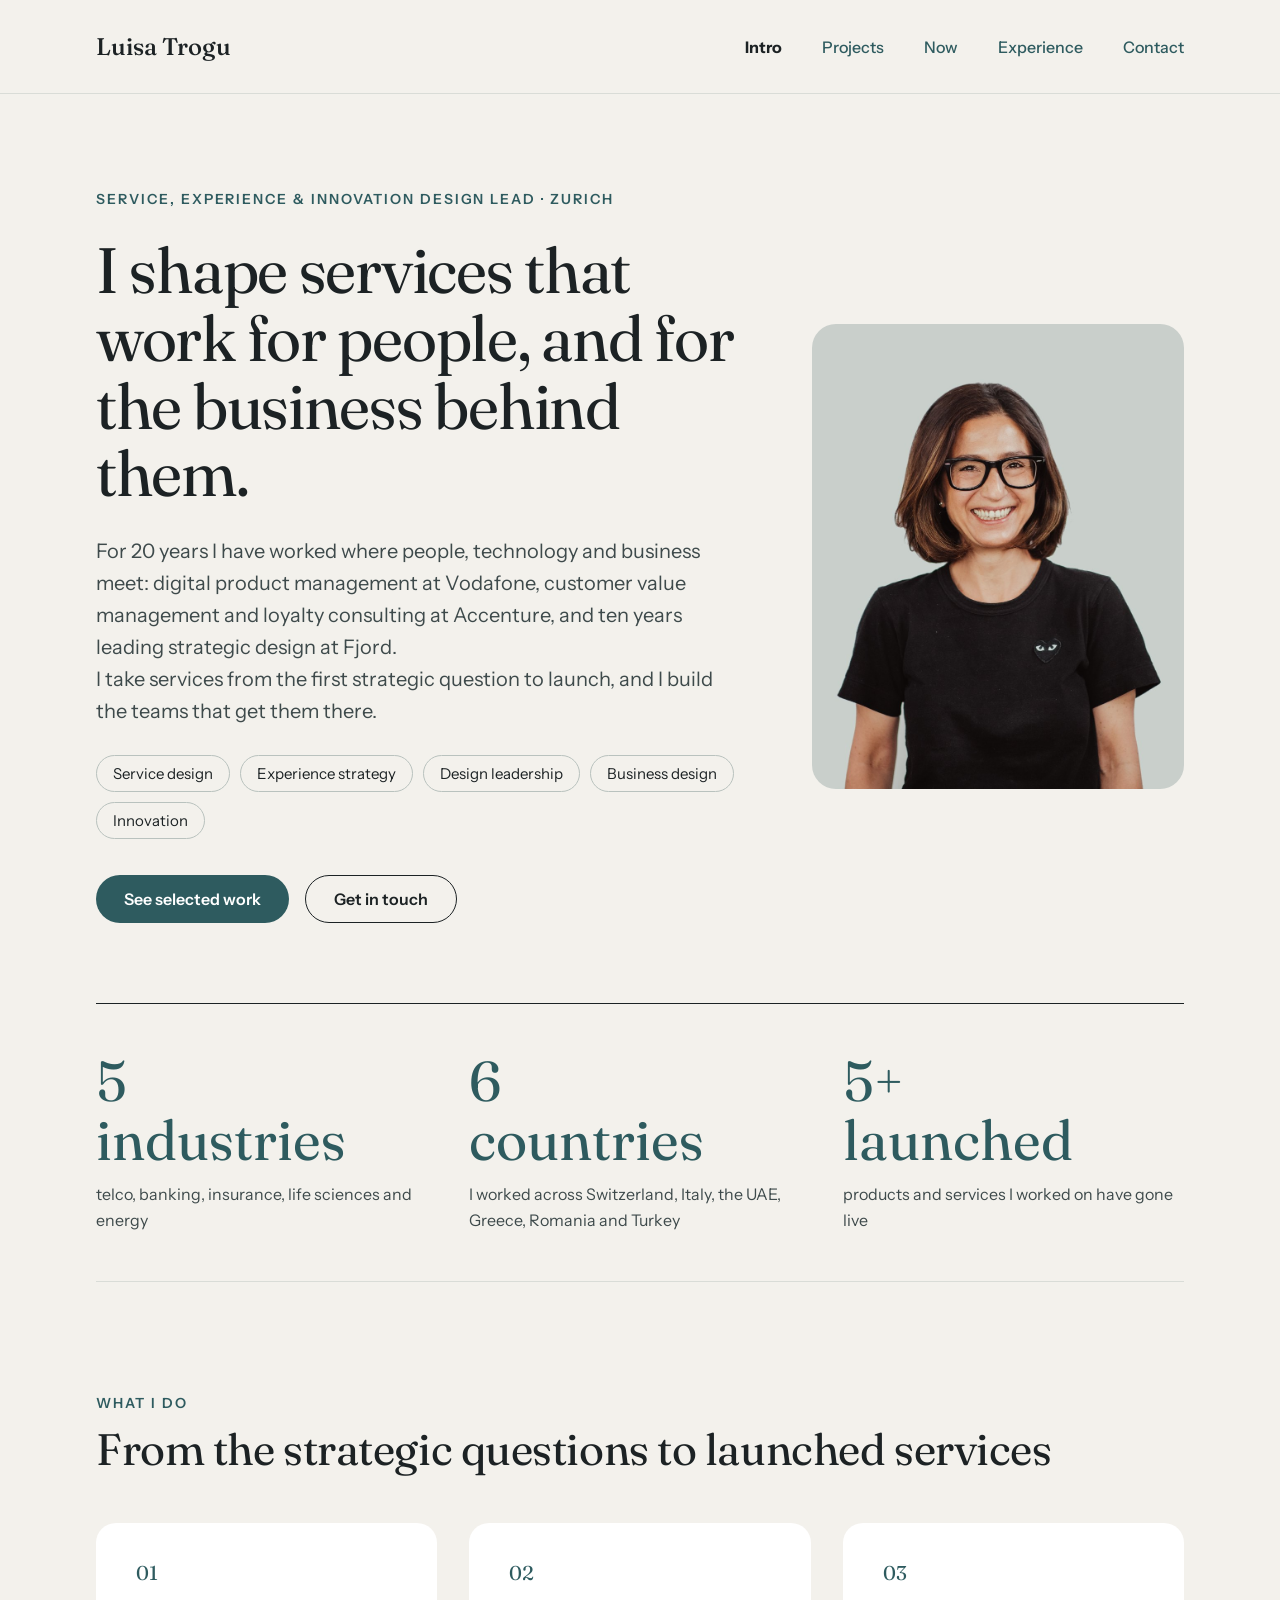
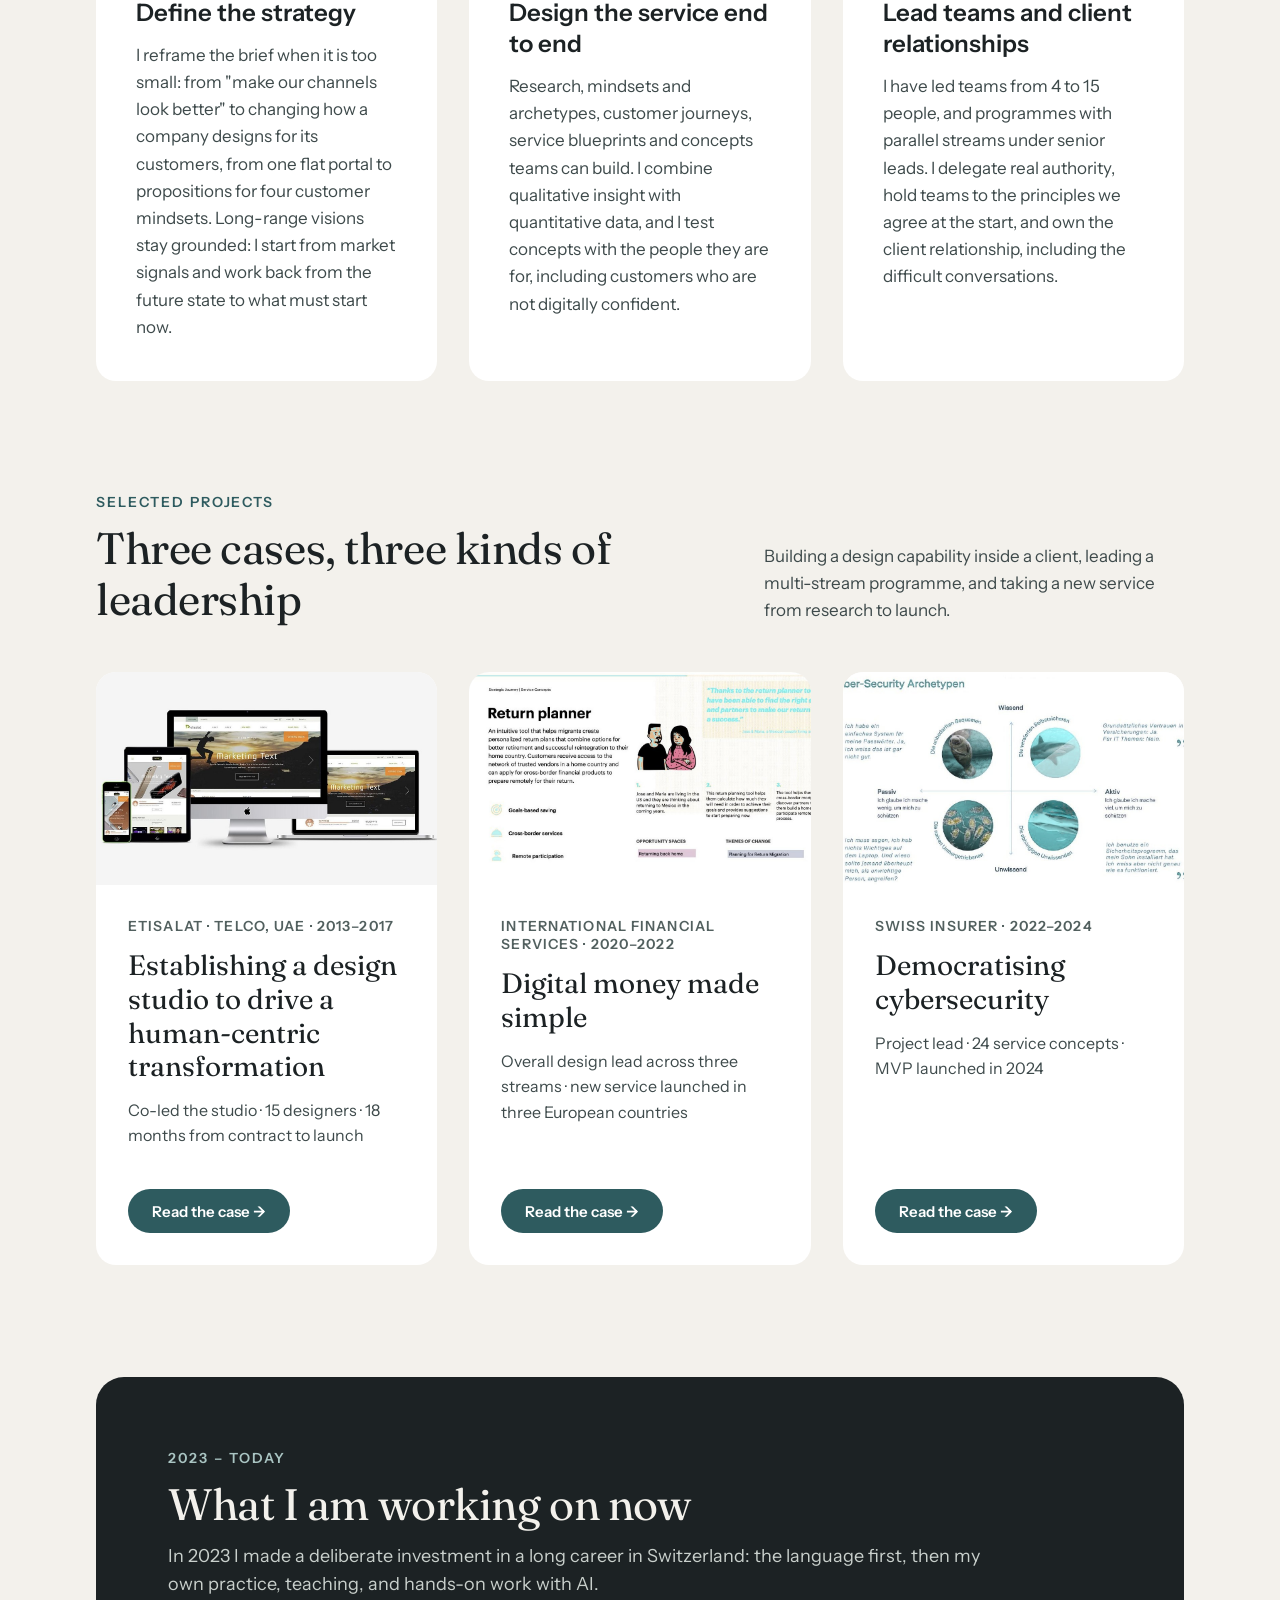
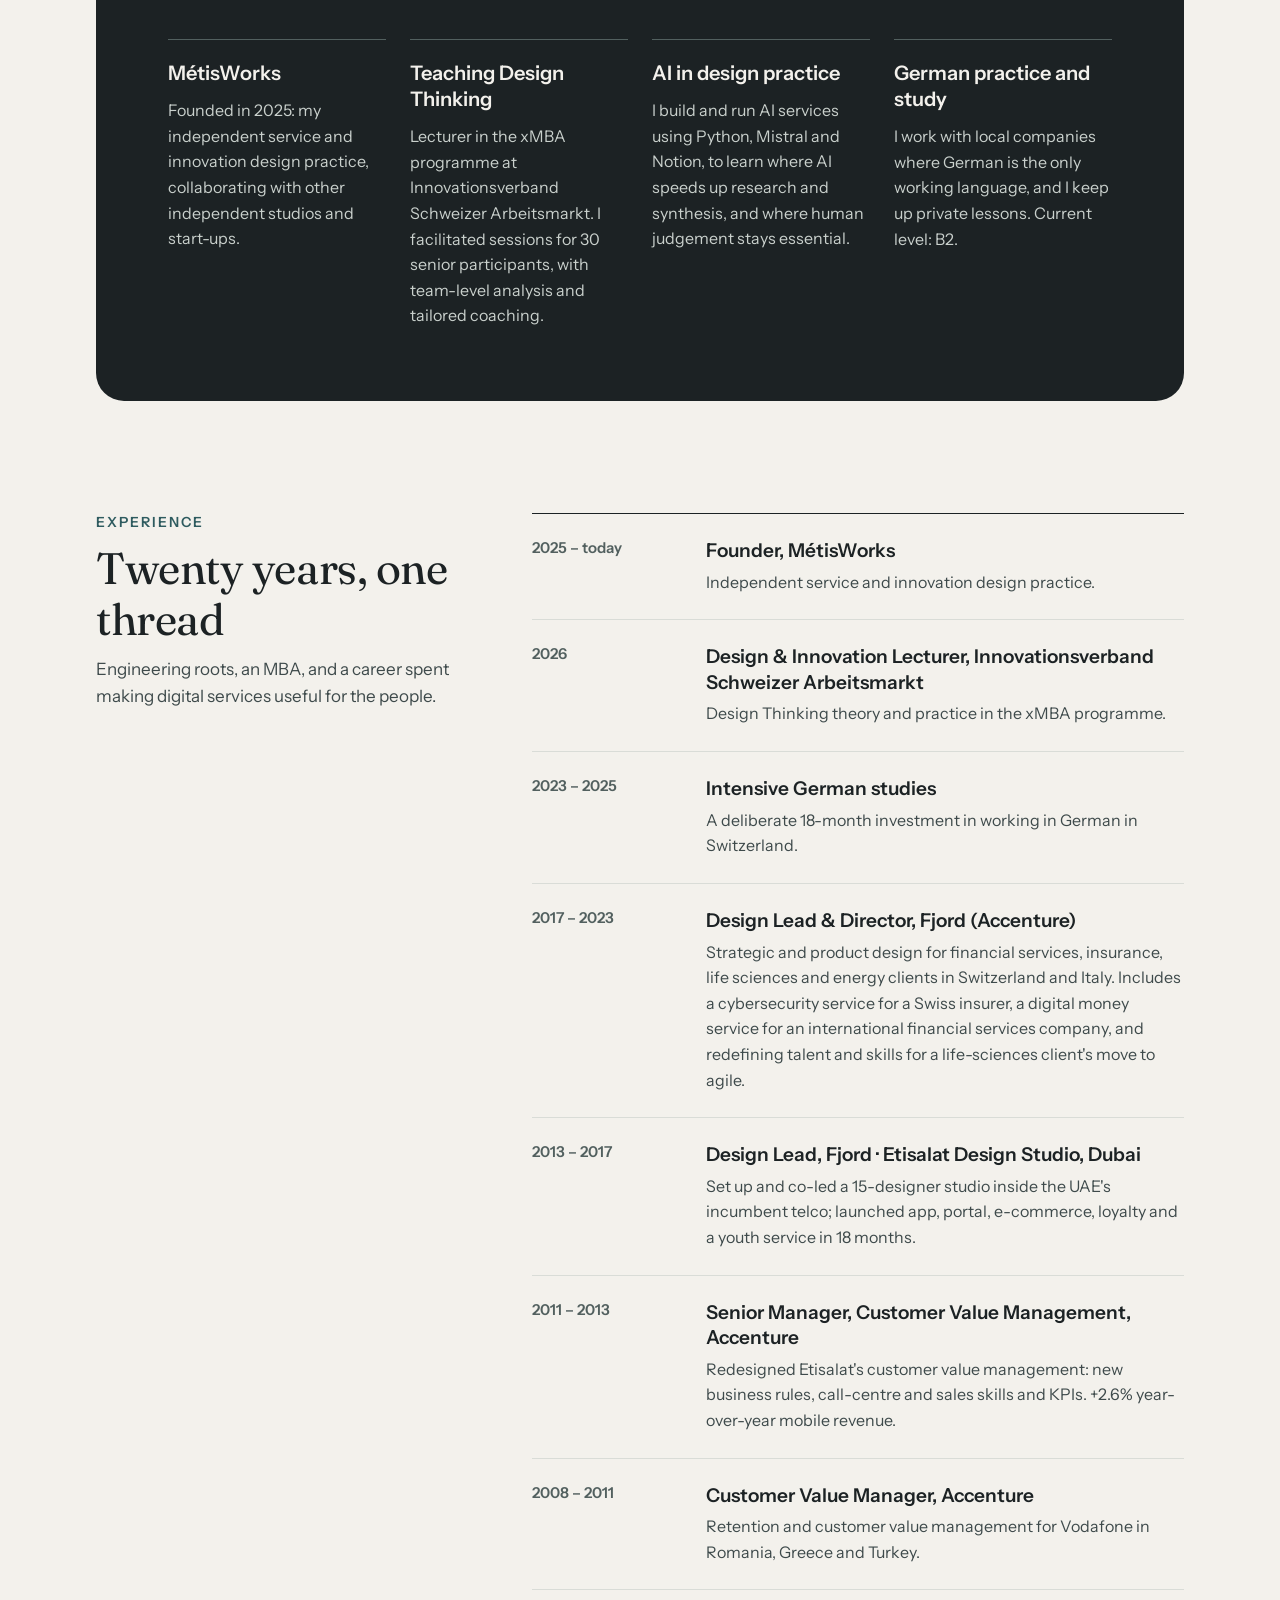
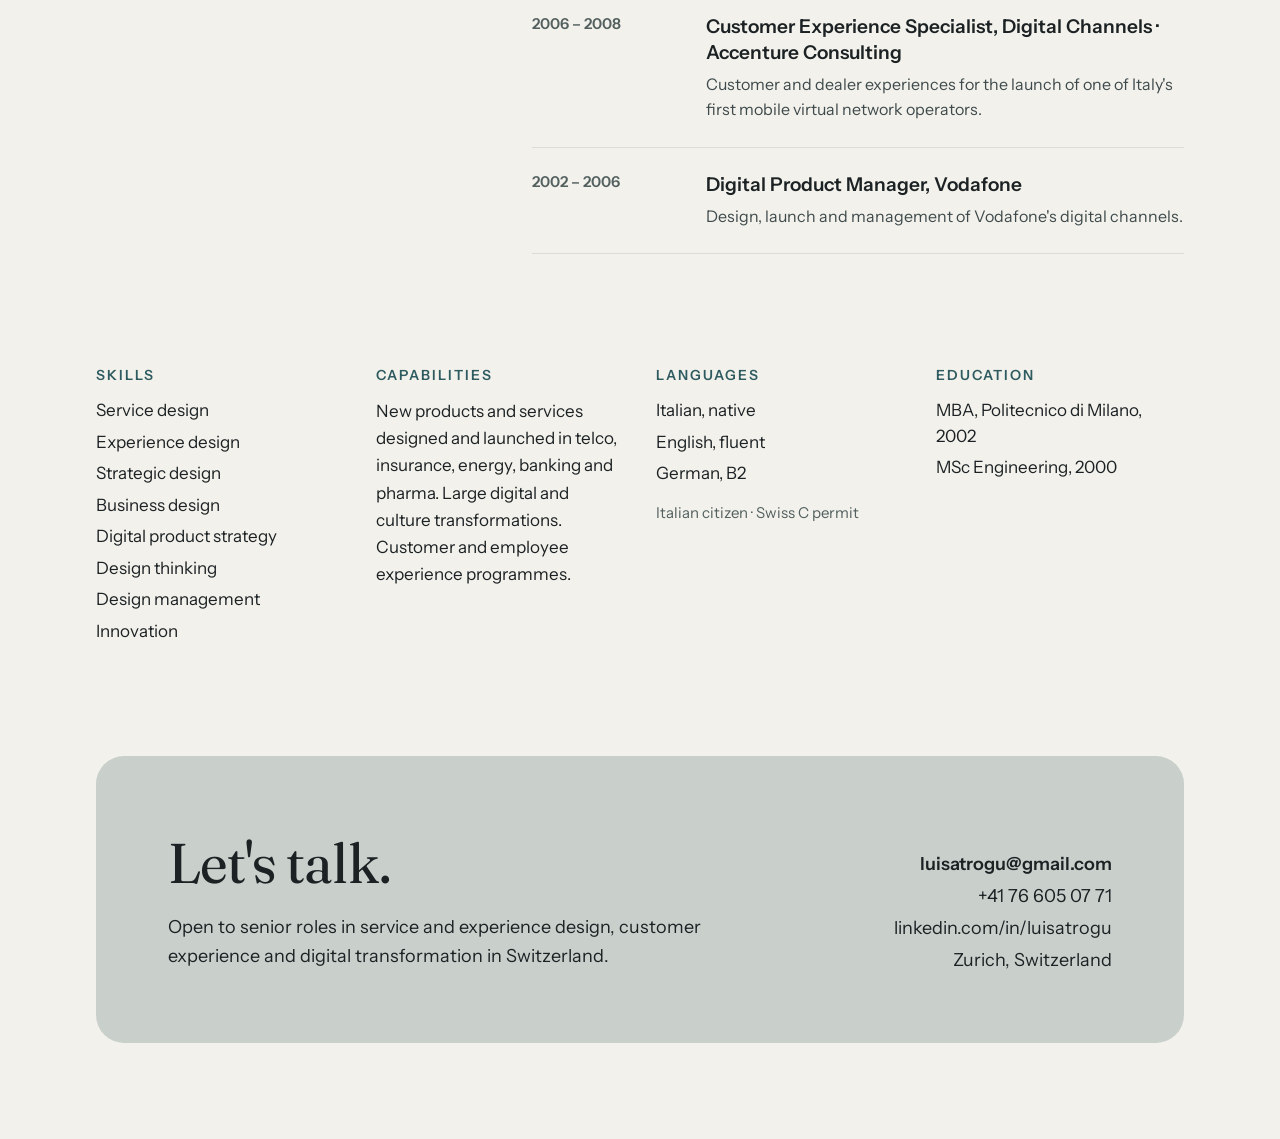
==== LuT-Portfolio/index.html @ 0cdda93a "Add files via upload" ====
<!doctype html>
<html lang="en">
<head>
<meta charset="utf-8">
<meta name="viewport" content="width=device-width, initial-scale=1">
<title>Luisa Trogu — Selected work</title>
<meta name="description" content="Selected service and experience design work: a design studio built inside a telco, a digital money programme, and a cybersecurity service from research to launch.">
<meta name="robots" content="noindex">
<meta property="og:title" content="Luisa Trogu — Selected work">
<meta property="og:description" content="Service and experience design: three cases, three kinds of leadership.">
<meta property="og:type" content="website">
<meta property="og:url" content="https://metisworks.net/LuT-Portfolio/">
<link rel="icon" href="[data-uri]">
<link rel="preconnect" href="https://fonts.googleapis.com">
<link rel="preconnect" href="https://fonts.gstatic.com" crossorigin>
<link href="https://fonts.googleapis.com/css2?family=Fraunces:opsz,wght@9..144,400;9..144,500;9..144,600&amp;family=Instrument+Sans:wght@400;500;600&amp;display=swap" rel="stylesheet">
<style>*{box-sizing:border-box}
html,body{margin:0;background:#F3F1EC;font-family:'Instrument Sans','Helvetica Neue',Helvetica,Arial,sans-serif;color:#1C2224}
a{color:#2E5B5F;text-decoration:none}a:hover{color:#1C3A3D;text-decoration:underline}
.page{display:none}.page.active{display:block}
.frame>div:last-child{display:none}
.page > div > header{position:sticky;top:0;z-index:20;background:#F3F1EC}
.page section[id],.page footer[id]{scroll-margin-top:112px}
.page nav[aria-label="Main"] a.current{font-weight:700;color:#1C2224}
img{max-width:100%}


@media (max-width: 1000px){
  .page [style*="flex-direction: row"], .frame [style*="flex-direction: row"]{flex-wrap:wrap !important}
  .page [style*="flex-direction: row"]>*, .frame [style*="flex-direction: row"]>*{flex-basis:280px !important}
  [style*="padding: 112px 96px"],[style*="padding: 96px 96px"],[style*="padding: 0px 96px"],[style*="padding: 28px 96px"],[style*="padding: 32px 96px"],[style*="padding: 16px 96px"],[style*="padding: 64px 96px"],[style*="padding: 72px 96px"]{padding-left:24px !important;padding-right:24px !important}
  [style*="margin: 96px 96px"]{margin-left:24px !important;margin-right:24px !important}
  [style*="padding: 72px"]{padding:32px !important}
  h1{font-size:40px !important}
  h2{font-size:32px !important}
  nav[aria-label="Main"]{gap:16px !important;flex-wrap:wrap}
  header>*, nav[aria-label="Main"]>*, a[style*="border-radius: 999px"], span[style*="border-radius: 999px"]{flex-basis:auto !important}
  header{gap:16px !important}
}
@media (max-width: 760px){
  .frame header[style*="flex-direction: row"]>*, .page header[style*="flex-direction: row"]>*{flex-basis:auto !important}
  .frame header, .page header{flex-direction:row !important;flex-wrap:wrap !important;align-items:center !important;justify-content:flex-start !important;gap:10px !important;padding:10px 24px !important}
  .frame header>a:first-child, .page header>a:first-child{flex:0 0 auto !important;gap:10px !important;flex-wrap:nowrap !important}
  .frame header>a:first-child>*, .page header>a:first-child>*{flex:0 0 auto !important;flex-basis:auto !important}
  .frame header>a:first-child svg{width:30px !important;height:30px !important}
  .frame header>a:first-child span{font-size:17px !important}
  .frame header nav[aria-label="Main"], .page header nav[aria-label="Main"]{flex:1 1 100% !important;flex-basis:100% !important;flex-wrap:nowrap !important;justify-content:space-between !important;gap:10px !important;font-size:15px !important}
  .frame header nav[aria-label="Main"] a, .page header nav[aria-label="Main"] a{flex:0 0 auto !important;flex-basis:auto !important;min-height:0 !important;padding:0 !important}
  .frame header nav[aria-label="Main"] a[href="#contact"]{min-height:34px !important;padding:0 14px !important}
  .frame header>div:last-child, .page header>div:last-child{flex:0 0 auto !important;flex-basis:auto !important}
}

@media (max-width: 760px){
  .frame header .menu-toggle, .page header .menu-toggle{display:inline-flex !important;flex:0 0 auto !important;flex-basis:auto !important;width:auto !important;margin-left:auto !important;justify-content:center}
  .frame header nav[aria-label="Main"], .page header nav[aria-label="Main"]{display:none !important}
  .frame header.menu-open nav[aria-label="Main"], .page header.menu-open nav[aria-label="Main"]{display:flex !important;flex-direction:column !important;align-items:flex-start !important;flex-basis:100% !important;gap:14px !important;padding:12px 0 6px !important;font-size:17px !important;text-align:left !important}
  .frame header.menu-open nav[aria-label="Main"] a, .page header.menu-open nav[aria-label="Main"] a{padding:0 !important;margin:0 !important;min-height:0 !important;align-self:flex-start !important}
  .frame header.menu-open nav[aria-label="Main"] a[href="#contact"][style*="border-radius: 999px"]{padding:0 18px !important;min-height:40px !important}
}
</style>
</head>
<body>
<div class="page" id="home"><div class="frame" style="max-width: 1440px; margin: 0px auto; min-height: 100vh; box-sizing: border-box; background: #F3F1EC; display: flex; flex-direction: column; align-items: stretch;">
<header style="display: flex; flex-direction: row; justify-content: space-between; align-items: center; padding: 32px 96px; border-bottom: 1px solid #D9DCD7;"><div style="font-family: 'Fraunces', Georgia, serif; font-size: 24px; font-weight: 500;">Luisa Trogu</div><button type="button" class="menu-toggle" aria-expanded="false" aria-label="Menu" style="display:none;align-items:center;gap:8px;min-height:36px;padding:0 14px;border-radius:999px;border:1px solid #1C2224;background:transparent;color:#1C2224;font:600 15px inherit;cursor:pointer;">Menu</button><nav aria-label="Main" style="display: flex; flex-direction: row; gap: 40px; font-size: 16px; font-weight: 500;"><a href="#intro">Intro</a><a href="#projects">Projects</a><a href="#now">Now</a><a href="#experience">Experience</a><a href="#contact">Contact</a></nav></header><section id="intro" style="display: flex; flex-direction: column; gap: 0px; padding: 96px 96px 80px; "><div style="display: flex; flex-direction: row; gap: 64px; align-items: center; "><div style="display: flex; flex-direction: column; gap: 28px; flex: 7 1 0px; min-width: 0px; justify-content: center;"><div style="font-size: 14px; font-weight: 600; letter-spacing: 0.14em; color: #2E5B5F;">SERVICE, EXPERIENCE &amp; INNOVATION DESIGN LEAD · ZURICH</div><h1 style="margin: 0px; font-family: 'Fraunces', Georgia, serif; font-weight: 400; font-size: 64px; line-height: 1.06; letter-spacing: -0.02em;">I shape services that work for people, and for the business behind them.</h1><div style="display: flex; flex-direction: column; gap: 0px; "><p style="margin: 0px; font-size: 20px; line-height: 1.6; color: #3E4A4B; ">For 20 years I have worked where people, technology and business meet: digital product management at Vodafone, customer value management and loyalty consulting at Accenture, and ten years leading strategic design at Fjord.</p><p style="margin: 0px; font-size: 20px; line-height: 1.6; color: #3E4A4B; ">I take services from the first strategic question to launch, and I build the teams that get them there.</p></div><div style="display: flex; flex-direction: row; gap: 10px; align-items: stretch; flex-wrap: wrap;"><span style="display: inline-flex; padding: 8px 16px; border: 1px solid #B9C2BE; border-radius: 999px; font-size: 15px;">Service design</span><span style="display: inline-flex; padding: 8px 16px; border: 1px solid #B9C2BE; border-radius: 999px; font-size: 15px;">Experience strategy</span><span style="display: inline-flex; padding: 8px 16px; border: 1px solid #B9C2BE; border-radius: 999px; font-size: 15px;">Design leadership</span><span style="display: inline-flex; padding: 8px 16px; border: 1px solid #B9C2BE; border-radius: 999px; font-size: 15px;">Business design</span><span style="display: inline-flex; padding: 8px 16px; border: 1px solid #B9C2BE; border-radius: 999px; font-size: 15px;">Innovation</span></div><div style="display: flex; flex-direction: row; gap: 16px; align-items: center; padding-top: 8px;"><a href="#projects" style="display: inline-flex; align-items: center; min-height: 48px; padding: 0px 28px; border-radius: 999px; font-size: 16px; font-weight: 600; background: #2E5B5F; color: #FFFFFF;">See selected work</a><a href="mailto:luisatrogu@gmail.com" style="display: inline-flex; align-items: center; min-height: 48px; padding: 0px 28px; border-radius: 999px; font-size: 16px; font-weight: 600; border: 1px solid #1C2224; color: #1C2224;">Get in touch</a></div></div><div style="display: flex; flex-direction: column; gap: 0px; flex: 4 1 0px; min-width: 0px; "><img src="assets/portrait.jpg" alt="Portrait of Luisa Trogu" style="display: block; width: 100%; height: auto; aspect-ratio: 4 / 5; object-fit: cover; object-position: center; background: #C9D0CC; border-radius: 24px;"></div></div></section><section style="display: flex; flex-direction: column; gap: 0px; padding: 0px 96px; "><div style="display: flex; flex-direction: row; gap: 32px; align-items: stretch; padding: 48px 0px; border-top: 1px solid #1C2224; border-bottom: 1px solid #D9DCD7;"><div style="display: flex; flex-direction: column; gap: 12px; flex: 1 1 0px; min-width: 0px; "><div style="display: flex; flex-direction: column; gap: 0px; "><div style="font-family: 'Fraunces', Georgia, serif; font-size: 56px; line-height: 1.05; color: #2E5B5F;">5</div><div style="font-family: 'Fraunces', Georgia, serif; font-size: 56px; line-height: 1.05; color: #2E5B5F;">industries</div></div><p style="margin: 0px; font-size: 16px; line-height: 1.6; color: #3E4A4B; ">telco, banking, insurance, life sciences and energy</p></div><div style="display: flex; flex-direction: column; gap: 12px; flex: 1 1 0px; min-width: 0px; "><div style="display: flex; flex-direction: column; gap: 0px; "><div style="font-family: 'Fraunces', Georgia, serif; font-size: 56px; line-height: 1.05; color: #2E5B5F;">6</div><div style="font-family: 'Fraunces', Georgia, serif; font-size: 56px; line-height: 1.05; color: #2E5B5F;">countries</div></div><p style="margin: 0px; font-size: 16px; line-height: 1.6; color: #3E4A4B; ">I worked across Switzerland, Italy, the UAE, Greece, Romania and Turkey</p></div><div style="display: flex; flex-direction: column; gap: 12px; flex: 1 1 0px; min-width: 0px; "><div style="display: flex; flex-direction: column; gap: 0px; "><div style="font-family: 'Fraunces', Georgia, serif; font-size: 56px; line-height: 1.05; color: #2E5B5F;">5+</div><div style="font-family: 'Fraunces', Georgia, serif; font-size: 56px; line-height: 1.05; color: #2E5B5F;">launched</div></div><p style="margin: 0px; font-size: 16px; line-height: 1.6; color: #3E4A4B; ">products and services I worked on have gone live</p></div></div></section><section style="display: flex; flex-direction: column; gap: 48px; padding: 112px 96px 0px; "><div style="display: flex; flex-direction: column; gap: 12px; "><div style="font-size: 14px; font-weight: 600; letter-spacing: 0.14em; color: #2E5B5F;">WHAT I DO</div><h2 style="margin: 0px; font-family: 'Fraunces', Georgia, serif; font-weight: 400; font-size: 44px; line-height: 1.15; letter-spacing: -0.01em; color: #1C2224;">From the strategic questions to launched services</h2></div><div style="display: flex; flex-direction: row; gap: 32px; align-items: stretch; "><div style="display: flex; flex-direction: column; gap: 14px; flex: 1 1 0px; min-width: 0px; background: #FFFFFF; border-radius: 20px; padding: 40px; box-sizing: border-box;"><div style="font-family: 'Fraunces', Georgia, serif; font-size: 20px; line-height: 1; color: #2E5B5F;">01</div><h3 style="margin: 0px; font-size: 24px; font-weight: 600; line-height: 1.3; color: #1C2224;">Define the strategy</h3><p style="margin: 0px; font-size: 17px; line-height: 1.6; color: #3E4A4B; ">I reframe the brief when it is too small: from &quot;make our channels look better&quot; to changing how a company designs for its customers, from one flat portal to propositions for four customer mindsets. Long-range visions stay grounded: I start from market signals and work back from the future state to what must start now.</p></div><div style="display: flex; flex-direction: column; gap: 14px; flex: 1 1 0px; min-width: 0px; background: #FFFFFF; border-radius: 20px; padding: 40px; box-sizing: border-box;"><div style="font-family: 'Fraunces', Georgia, serif; font-size: 20px; line-height: 1; color: #2E5B5F;">02</div><h3 style="margin: 0px; font-size: 24px; font-weight: 600; line-height: 1.3; color: #1C2224;">Design the service end to end</h3><p style="margin: 0px; font-size: 17px; line-height: 1.6; color: #3E4A4B; ">Research, mindsets and archetypes, customer journeys, service blueprints and concepts teams can build. I combine qualitative insight with quantitative data, and I test concepts with the people they are for, including customers who are not digitally confident.</p></div><div style="display: flex; flex-direction: column; gap: 14px; flex: 1 1 0px; min-width: 0px; background: #FFFFFF; border-radius: 20px; padding: 40px; box-sizing: border-box;"><div style="font-family: 'Fraunces', Georgia, serif; font-size: 20px; line-height: 1; color: #2E5B5F;">03</div><h3 style="margin: 0px; font-size: 24px; font-weight: 600; line-height: 1.3; color: #1C2224;">Lead teams and client relationships</h3><p style="margin: 0px; font-size: 17px; line-height: 1.6; color: #3E4A4B; ">I have led teams from 4 to 15 people, and programmes with parallel streams under senior leads. I delegate real authority, hold teams to the principles we agree at the start, and own the client relationship, including the difficult conversations.</p></div></div></section><section id="projects" style="display: flex; flex-direction: column; gap: 48px; padding: 112px 96px 0px; "><div style="display: flex; flex-direction: row; gap: 32px; align-items: flex-end; "><div style="display: flex; flex-direction: column; gap: 12px; flex: 1 1 0px; min-width: 0px;"><div style="font-size: 14px; font-weight: 600; letter-spacing: 0.14em; color: #2E5B5F;">SELECTED PROJECTS</div><h2 style="margin: 0px; font-family: 'Fraunces', Georgia, serif; font-weight: 400; font-size: 44px; line-height: 1.15; letter-spacing: -0.01em; color: #1C2224;">Three cases, three kinds of leadership</h2></div><p style="margin: 0px; font-size: 17px; line-height: 1.6; color: #3E4A4B; flex: 0 1 420px;">Building a design capability inside a client, leading a multi-stream programme, and taking a new service from research to launch.</p></div><div style="display: flex; flex-direction: row; gap: 32px; align-items: stretch; "><a href="#etisalat" style="display: flex; flex-direction: column; flex: 1 1 0px; min-width: 0px; background: #FFFFFF; border-radius: 20px; overflow: hidden; color: #1C2224; text-decoration: none;"><img src="assets/eti-loyalty.jpg" alt="Loyalty programme concept across devices" style="display: block; width: 100%; height: auto; aspect-ratio: 16 / 10; object-fit: cover; object-position: center; background: #E9ECE9; border-radius: 0px;"><div style="display: flex; flex-direction: column; gap: 14px; padding: 32px; flex: 1 1 auto;"><div style="font-size: 14px; font-weight: 600; letter-spacing: 0.08em; color: #52605F;">ETISALAT · TELCO, UAE · 2013–2017</div><div style="font-family: 'Fraunces', Georgia, serif; font-size: 28px; line-height: 1.2;">Establishing a design studio to drive a human-centric transformation</div><p style="margin: 0px; font-size: 16px; line-height: 1.6; color: #3E4A4B; ">Co-led the studio · 15 designers · 18 months from contract to launch</p><div style="flex-grow: 1; min-height: 12px;"></div><span style="display: inline-flex; align-self: flex-start; align-items: center; min-height: 44px; padding: 0px 24px; border-radius: 999px; background: #2E5B5F; color: #FFFFFF; font-size: 15px; font-weight: 600;">Read the case →</span></div></a><a href="#digital-money" style="display: flex; flex-direction: column; flex: 1 1 0px; min-width: 0px; background: #FFFFFF; border-radius: 20px; overflow: hidden; color: #1C2224; text-decoration: none;"><img src="assets/dm-return.jpg" alt="Return planner opportunity concept" style="display: block; width: 100%; height: auto; aspect-ratio: 16 / 10; object-fit: cover; object-position: left top; background: #E9ECE9; border-radius: 0px;"><div style="display: flex; flex-direction: column; gap: 14px; padding: 32px; flex: 1 1 auto;"><div style="font-size: 14px; font-weight: 600; letter-spacing: 0.08em; color: #52605F;">INTERNATIONAL FINANCIAL SERVICES · 2020–2022</div><div style="font-family: 'Fraunces', Georgia, serif; font-size: 28px; line-height: 1.2;">Digital money made simple</div><p style="margin: 0px; font-size: 16px; line-height: 1.6; color: #3E4A4B; ">Overall design lead across three streams · new service launched in three European countries</p><div style="flex-grow: 1; min-height: 12px;"></div><span style="display: inline-flex; align-self: flex-start; align-items: center; min-height: 44px; padding: 0px 24px; border-radius: 999px; background: #2E5B5F; color: #FFFFFF; font-size: 15px; font-weight: 600;">Read the case →</span></div></a><a href="#cybersecurity" style="display: flex; flex-direction: column; flex: 1 1 0px; min-width: 0px; background: #FFFFFF; border-radius: 20px; overflow: hidden; color: #1C2224; text-decoration: none;"><img src="assets/cy-archetypes.jpg" alt="Cyber-security customer mindsets" style="display: block; width: 100%; height: auto; aspect-ratio: 16 / 10; object-fit: cover; object-position: center; background: #E9ECE9; border-radius: 0px;"><div style="display: flex; flex-direction: column; gap: 14px; padding: 32px; flex: 1 1 auto;"><div style="font-size: 14px; font-weight: 600; letter-spacing: 0.08em; color: #52605F;">SWISS INSURER · 2022–2024</div><div style="font-family: 'Fraunces', Georgia, serif; font-size: 28px; line-height: 1.2;">Democratising cybersecurity</div><p style="margin: 0px; font-size: 16px; line-height: 1.6; color: #3E4A4B; ">Project lead · 24 service concepts · MVP launched in 2024</p><div style="flex-grow: 1; min-height: 12px;"></div><span style="display: inline-flex; align-self: flex-start; align-items: center; min-height: 44px; padding: 0px 24px; border-radius: 999px; background: #2E5B5F; color: #FFFFFF; font-size: 15px; font-weight: 600;">Read the case →</span></div></a></div></section><div style="display: flex; flex-direction: column; padding: 112px 96px 0px;"><section id="now" style="display: flex; flex-direction: column; gap: 40px; padding: 72px; background: #1C2224; border-radius: 28px;"><div style="display: flex; flex-direction: column; gap: 12px; "><div style="font-size: 14px; font-weight: 600; letter-spacing: 0.14em; color: #A9C4C2;">2023 – TODAY</div><h2 style="margin: 0px; font-family: 'Fraunces', Georgia, serif; font-weight: 400; font-size: 44px; line-height: 1.15; letter-spacing: -0.01em; color: #F3F1EC;">What I am working on now</h2><p style="margin: 0px; font-size: 18px; line-height: 1.6; color: #C9D0CC; max-width: 820px;">In 2023 I made a deliberate investment in a long career in Switzerland: the language first, then my own practice, teaching, and hands-on work with AI.</p></div><div style="display: flex; flex-direction: row; gap: 24px; align-items: stretch; "><div style="display: flex; flex-direction: column; gap: 12px; flex: 1 1 0px; min-width: 0px; padding-top: 20px; border-top: 1px solid #52605F;"><h3 style="margin: 0px; font-size: 20px; font-weight: 600; line-height: 1.3; color: #F3F1EC;">MétisWorks</h3><p style="margin: 0px; font-size: 16px; line-height: 1.6; color: #C9D0CC; ">Founded in 2025: my independent service and innovation design practice, collaborating with other independent studios and start-ups.</p></div><div style="display: flex; flex-direction: column; gap: 12px; flex: 1 1 0px; min-width: 0px; padding-top: 20px; border-top: 1px solid #52605F;"><h3 style="margin: 0px; font-size: 20px; font-weight: 600; line-height: 1.3; color: #F3F1EC;">Teaching Design Thinking</h3><p style="margin: 0px; font-size: 16px; line-height: 1.6; color: #C9D0CC; ">Lecturer in the xMBA programme at Innovationsverband Schweizer Arbeitsmarkt. I facilitated sessions for 30 senior participants, with team-level analysis and tailored coaching.</p></div><div style="display: flex; flex-direction: column; gap: 12px; flex: 1 1 0px; min-width: 0px; padding-top: 20px; border-top: 1px solid #52605F;"><h3 style="margin: 0px; font-size: 20px; font-weight: 600; line-height: 1.3; color: #F3F1EC;">AI in design practice</h3><p style="margin: 0px; font-size: 16px; line-height: 1.6; color: #C9D0CC; ">I build and run AI services using Python, Mistral and Notion, to learn where AI speeds up research and synthesis, and where human judgement stays essential.</p></div><div style="display: flex; flex-direction: column; gap: 12px; flex: 1 1 0px; min-width: 0px; padding-top: 20px; border-top: 1px solid #52605F;"><h3 style="margin: 0px; font-size: 20px; font-weight: 600; line-height: 1.3; color: #F3F1EC;">German practice and study</h3><p style="margin: 0px; font-size: 16px; line-height: 1.6; color: #C9D0CC; ">I work with local companies where German is the only working language, and I keep up private lessons. Current level: B2.</p></div></div></section></div><section id="experience" style="display: flex; flex-direction: column; gap: 0px; padding: 112px 96px 0px; "><div style="display: flex; flex-direction: row; gap: 64px; align-items: flex-start; "><div style="display: flex; flex-direction: column; gap: 12px; flex: 4 1 0px; min-width: 0px; "><div style="font-size: 14px; font-weight: 600; letter-spacing: 0.14em; color: #2E5B5F;">EXPERIENCE</div><h2 style="margin: 0px; font-family: 'Fraunces', Georgia, serif; font-weight: 400; font-size: 44px; line-height: 1.15; letter-spacing: -0.01em; color: #1C2224;">Twenty years, one thread</h2><p style="margin: 0px; font-size: 17px; line-height: 1.6; color: #3E4A4B; ">Engineering roots, an MBA, and a career spent making digital services useful for the people.</p></div><div style="display: flex; flex-direction: column; gap: 0px; flex: 7 1 0px; min-width: 0px; "><div style="display: flex; flex-direction: column; gap: 0px; "><div style="display: flex; flex-direction: row; gap: 24px; align-items: flex-start; padding: 24px 0px; border-top: 1px solid #1C2224;"><div style="flex: 0 0 150px; font-size: 15px; font-weight: 600; color: #52605F;">2025 – today</div><div style="display: flex; flex-direction: column; gap: 6px; flex: 1 1 0px; min-width: 0px; "><div style="font-size: 19px; font-weight: 600; line-height: 1.35;">Founder, MétisWorks</div><p style="margin: 0px; font-size: 16px; line-height: 1.6; color: #3E4A4B; ">Independent service and innovation design practice.</p></div></div><div style="display: flex; flex-direction: row; gap: 24px; align-items: flex-start; padding: 24px 0px; border-top: 1px solid #D9DCD7;"><div style="flex: 0 0 150px; font-size: 15px; font-weight: 600; color: #52605F;">2026</div><div style="display: flex; flex-direction: column; gap: 6px; flex: 1 1 0px; min-width: 0px; "><div style="font-size: 19px; font-weight: 600; line-height: 1.35;">Design &amp; Innovation Lecturer, Innovationsverband Schweizer Arbeitsmarkt</div><p style="margin: 0px; font-size: 16px; line-height: 1.6; color: #3E4A4B; ">Design Thinking theory and practice in the xMBA programme.</p></div></div><div style="display: flex; flex-direction: row; gap: 24px; align-items: flex-start; padding: 24px 0px; border-top: 1px solid #D9DCD7;"><div style="flex: 0 0 150px; font-size: 15px; font-weight: 600; color: #52605F;">2023 – 2025</div><div style="display: flex; flex-direction: column; gap: 6px; flex: 1 1 0px; min-width: 0px; "><div style="font-size: 19px; font-weight: 600; line-height: 1.35;">Intensive German studies</div><p style="margin: 0px; font-size: 16px; line-height: 1.6; color: #3E4A4B; ">A deliberate 18-month investment in working in German in Switzerland.</p></div></div><div style="display: flex; flex-direction: row; gap: 24px; align-items: flex-start; padding: 24px 0px; border-top: 1px solid #D9DCD7;"><div style="flex: 0 0 150px; font-size: 15px; font-weight: 600; color: #52605F;">2017 – 2023</div><div style="display: flex; flex-direction: column; gap: 6px; flex: 1 1 0px; min-width: 0px; "><div style="font-size: 19px; font-weight: 600; line-height: 1.35;">Design Lead &amp; Director, Fjord (Accenture)</div><p style="margin: 0px; font-size: 16px; line-height: 1.6; color: #3E4A4B; ">Strategic and product design for financial services, insurance, life sciences and energy clients in Switzerland and Italy. Includes a cybersecurity service for a Swiss insurer, a digital money service for an international financial services company, and redefining talent and skills for a life-sciences client&#x27;s move to agile.</p></div></div><div style="display: flex; flex-direction: row; gap: 24px; align-items: flex-start; padding: 24px 0px; border-top: 1px solid #D9DCD7;"><div style="flex: 0 0 150px; font-size: 15px; font-weight: 600; color: #52605F;">2013 – 2017</div><div style="display: flex; flex-direction: column; gap: 6px; flex: 1 1 0px; min-width: 0px; "><div style="font-size: 19px; font-weight: 600; line-height: 1.35;">Design Lead, Fjord · Etisalat Design Studio, Dubai</div><p style="margin: 0px; font-size: 16px; line-height: 1.6; color: #3E4A4B; ">Set up and co-led a 15-designer studio inside the UAE&#x27;s incumbent telco; launched app, portal, e-commerce, loyalty and a youth service in 18 months.</p></div></div><div style="display: flex; flex-direction: row; gap: 24px; align-items: flex-start; padding: 24px 0px; border-top: 1px solid #D9DCD7;"><div style="flex: 0 0 150px; font-size: 15px; font-weight: 600; color: #52605F;">2011 – 2013</div><div style="display: flex; flex-direction: column; gap: 6px; flex: 1 1 0px; min-width: 0px; "><div style="font-size: 19px; font-weight: 600; line-height: 1.35;">Senior Manager, Customer Value Management, Accenture</div><p style="margin: 0px; font-size: 16px; line-height: 1.6; color: #3E4A4B; ">Redesigned Etisalat&#x27;s customer value management: new business rules, call-centre and sales skills and KPIs. +2.6% year-over-year mobile revenue.</p></div></div><div style="display: flex; flex-direction: row; gap: 24px; align-items: flex-start; padding: 24px 0px; border-top: 1px solid #D9DCD7;"><div style="flex: 0 0 150px; font-size: 15px; font-weight: 600; color: #52605F;">2008 – 2011</div><div style="display: flex; flex-direction: column; gap: 6px; flex: 1 1 0px; min-width: 0px; "><div style="font-size: 19px; font-weight: 600; line-height: 1.35;">Customer Value Manager, Accenture</div><p style="margin: 0px; font-size: 16px; line-height: 1.6; color: #3E4A4B; ">Retention and customer value management for Vodafone in Romania, Greece and Turkey.</p></div></div><div style="display: flex; flex-direction: row; gap: 24px; align-items: flex-start; padding: 24px 0px; border-top: 1px solid #D9DCD7;"><div style="flex: 0 0 150px; font-size: 15px; font-weight: 600; color: #52605F;">2006 – 2008</div><div style="display: flex; flex-direction: column; gap: 6px; flex: 1 1 0px; min-width: 0px; "><div style="font-size: 19px; font-weight: 600; line-height: 1.35;">Customer Experience Specialist, Digital Channels · Accenture Consulting</div><p style="margin: 0px; font-size: 16px; line-height: 1.6; color: #3E4A4B; ">Customer and dealer experiences for the launch of one of Italy&#x27;s first mobile virtual network operators.</p></div></div><div style="display: flex; flex-direction: row; gap: 24px; align-items: flex-start; padding: 24px 0px; border-top: 1px solid #D9DCD7; border-bottom: 1px solid #D9DCD7;"><div style="flex: 0 0 150px; font-size: 15px; font-weight: 600; color: #52605F;">2002 – 2006</div><div style="display: flex; flex-direction: column; gap: 6px; flex: 1 1 0px; min-width: 0px; "><div style="font-size: 19px; font-weight: 600; line-height: 1.35;">Digital Product Manager, Vodafone</div><p style="margin: 0px; font-size: 16px; line-height: 1.6; color: #3E4A4B; ">Design, launch and management of Vodafone&#x27;s digital channels.</p></div></div></div></div></div></section><section style="display: flex; flex-direction: column; gap: 0px; padding: 112px 96px 0px; "><div style="display: flex; flex-direction: row; gap: 32px; align-items: flex-start; "><div style="display: flex; flex-direction: column; gap: 14px; flex: 1 1 0px; min-width: 0px; "><h3 style="margin: 0px; font-size: 14px; font-weight: 600; letter-spacing: 0.14em; color: #2E5B5F;">SKILLS</h3><div style="display: flex; flex-direction: column; gap: 6px; "><div style="font-size: 17px; line-height: 1.5;">Service design</div><div style="font-size: 17px; line-height: 1.5;">Experience design</div><div style="font-size: 17px; line-height: 1.5;">Strategic design</div><div style="font-size: 17px; line-height: 1.5;">Business design</div><div style="font-size: 17px; line-height: 1.5;">Digital product strategy</div><div style="font-size: 17px; line-height: 1.5;">Design thinking</div><div style="font-size: 17px; line-height: 1.5;">Design management</div><div style="font-size: 17px; line-height: 1.5;">Innovation</div></div></div><div style="display: flex; flex-direction: column; gap: 14px; flex: 1 1 0px; min-width: 0px; "><h3 style="margin: 0px; font-size: 14px; font-weight: 600; letter-spacing: 0.14em; color: #2E5B5F;">CAPABILITIES</h3><p style="margin: 0px; font-size: 17px; line-height: 1.6; color: #1C2224; ">New products and services designed and launched in telco, insurance, energy, banking and pharma. Large digital and culture transformations. Customer and employee experience programmes.</p></div><div style="display: flex; flex-direction: column; gap: 14px; flex: 1 1 0px; min-width: 0px; "><h3 style="margin: 0px; font-size: 14px; font-weight: 600; letter-spacing: 0.14em; color: #2E5B5F;">LANGUAGES</h3><div style="display: flex; flex-direction: column; gap: 6px; "><div style="font-size: 17px; line-height: 1.5;">Italian, native</div><div style="font-size: 17px; line-height: 1.5;">English, fluent</div><div style="font-size: 17px; line-height: 1.5;">German, B2</div></div><p style="margin: 0px; font-size: 15px; line-height: 1.6; color: #52605F; ">Italian citizen · Swiss C permit</p></div><div style="display: flex; flex-direction: column; gap: 14px; flex: 1 1 0px; min-width: 0px; "><h3 style="margin: 0px; font-size: 14px; font-weight: 600; letter-spacing: 0.14em; color: #2E5B5F;">EDUCATION</h3><div style="display: flex; flex-direction: column; gap: 6px; "><div style="font-size: 17px; line-height: 1.5;">MBA, Politecnico di Milano, 2002</div><div style="font-size: 17px; line-height: 1.5;">MSc Engineering, 2000</div></div></div></div></section><div style="display: flex; flex-direction: column; padding: 112px 96px 96px;"><footer id="contact" style="display: flex; flex-direction: row; gap: 48px; justify-content: space-between; align-items: flex-end; padding: 72px; background: #C9D0CC; border-radius: 28px;"><div style="display: flex; flex-direction: column; gap: 16px; flex: 1 1 0px; min-width: 0px;"><h2 style="margin: 0px; font-family: 'Fraunces', Georgia, serif; font-weight: 400; font-size: 56px; letter-spacing: -0.02em;">Let's talk.</h2><p style="margin: 0px; font-size: 18px; line-height: 1.6; color: #1C2224; max-width: 560px;">Open to senior roles in service and experience design, customer experience and digital transformation in Switzerland.</p></div><div style="display: flex; flex-direction: column; gap: 10px; align-items: flex-end; font-size: 18px; text-align: right;"><a href="mailto:luisatrogu@gmail.com" style="color: #1C2224; font-weight: 600;">luisatrogu@gmail.com</a><a href="tel:+41766050771" style="color: #1C2224;">+41 76 605 07 71</a><a href="https://www.linkedin.com/in/luisatrogu/" style="color: #1C2224;">linkedin.com/in/luisatrogu</a><span style="color: #1C2224;">Zurich, Switzerland</span></div></footer></div><div style="flex-grow: 1;"></div>
</div></div>
<div class="page" id="etisalat"><div class="frame" style="max-width: 1440px; margin: 0px auto; min-height: 100vh; box-sizing: border-box; background: #F3F1EC; display: flex; flex-direction: column; align-items: stretch;">
<header style="display: flex; flex-direction: row; justify-content: space-between; align-items: center; padding: 32px 96px; border-bottom: 1px solid #D9DCD7;"><a href="#home" style="font-size: 16px; font-weight: 600;">← All work</a><div style="font-family: 'Fraunces', Georgia, serif; font-size: 24px; font-weight: 500;">Luisa Trogu</div></header><section style="display: flex; flex-direction: column; gap: 28px; padding: 96px 96px 64px; "><div style="font-size: 14px; font-weight: 600; letter-spacing: 0.14em; color: #2E5B5F;">CASE 01 · ETISALAT · INCUMBENT TELCO, UNITED ARAB EMIRATES</div><h1 style="margin: 0px; font-family: 'Fraunces', Georgia, serif; font-weight: 400; font-size: 64px; line-height: 1.06; letter-spacing: -0.02em; max-width: 1080px;">Establishing a design studio to drive a human-centric transformation</h1><p style="margin: 0px; font-size: 21px; line-height: 1.6; color: #3E4A4B; max-width: 900px;">The studio grew out of trust I had built with Etisalat. I used it to show the client what a design-led company could look like, and then to build one with them, co-leading the studio with my Etisalat counterpart.</p></section><section style="display: flex; flex-direction: column; gap: 0px; padding: 0px 96px; "><div style="display: flex; flex-direction: row; gap: 32px; align-items: stretch; padding: 32px 0px; border-top: 1px solid #1C2224; border-bottom: 1px solid #D9DCD7;"><div style="display: flex; flex-direction: column; gap: 8px; flex: 1 1 0px; min-width: 0px; "><div style="font-size: 13px; font-weight: 600; letter-spacing: 0.12em; color: #52605F;">TIMEFRAME</div><p style="margin: 0px; font-size: 18px; line-height: 1.6; color: #1C2224; ">2013 – 2017</p></div><div style="display: flex; flex-direction: column; gap: 8px; flex: 1 1 0px; min-width: 0px; "><div style="font-size: 13px; font-weight: 600; letter-spacing: 0.12em; color: #52605F;">MY ROLE</div><p style="margin: 0px; font-size: 18px; line-height: 1.6; color: #1C2224; ">Design Lead · studio co-lead · client relationship owner</p></div><div style="display: flex; flex-direction: column; gap: 8px; flex: 1 1 0px; min-width: 0px; "><div style="font-size: 13px; font-weight: 600; letter-spacing: 0.12em; color: #52605F;">KEY STAKEHOLDERS</div><p style="margin: 0px; font-size: 18px; line-height: 1.6; color: #1C2224; ">CMO and CIO</p></div><div style="display: flex; flex-direction: column; gap: 8px; flex: 1 1 0px; min-width: 0px; "><div style="font-size: 13px; font-weight: 600; letter-spacing: 0.12em; color: #52605F;">TEAM</div><p style="margin: 0px; font-size: 18px; line-height: 1.6; color: #1C2224; ">15 designers, mostly from Fjord, embedded in the client&#x27;s teams</p></div><div style="display: flex; flex-direction: column; gap: 8px; flex: 1 1 0px; min-width: 0px; "><div style="font-size: 13px; font-weight: 600; letter-spacing: 0.12em; color: #52605F;">OUTCOME</div><p style="margin: 0px; font-size: 18px; line-height: 1.6; color: #1C2224; ">App, portal, e-commerce, loyalty and a youth service launched in 18 months</p></div></div></section><section style="display: flex; flex-direction: column; gap: 40px; padding: 96px 96px 0px; "><div style="display: flex; flex-direction: column; gap: 12px; "><div style="font-size: 14px; font-weight: 600; letter-spacing: 0.14em; color: #2E5B5F;">HOW IT STARTED</div><h2 style="margin: 0px; font-family: 'Fraunces', Georgia, serif; font-weight: 400; font-size: 44px; line-height: 1.15; letter-spacing: -0.01em; color: #1C2224;">The studio didn&#x27;t start with a pitch. It started with trust.</h2></div><div style="display: flex; flex-direction: row; gap: 24px; align-items: flex-start; "><div style="display: flex; flex-direction: column; gap: 14px; flex: 1 1 0px; min-width: 0px; "><div style="display: flex; flex-direction: row; gap: 12px; align-items: center; "><div style="display: flex; align-items: center; justify-content: center; flex: 0 0 40px; height: 40px; border-radius: 999px; background: #2E5B5F; color: #FFFFFF; font-family: 'Fraunces', Georgia, serif; font-size: 18px;">1</div><div style="flex: 1 1 0px; height: 2px; background: #B9C2BE;"></div></div><h3 style="margin: 0px; font-size: 20px; font-weight: 600; line-height: 1.3; color: #1C2224;">Trust</h3><p style="margin: 0px; font-size: 16px; line-height: 1.6; color: #3E4A4B; ">At Accenture I led customer value management and loyalty programmes for Etisalat that delivered results, and became a trusted voice for the client.</p></div><div style="display: flex; flex-direction: column; gap: 14px; flex: 1 1 0px; min-width: 0px; "><div style="display: flex; flex-direction: row; gap: 12px; align-items: center; "><div style="display: flex; align-items: center; justify-content: center; flex: 0 0 40px; height: 40px; border-radius: 999px; background: #2E5B5F; color: #FFFFFF; font-family: 'Fraunces', Georgia, serif; font-size: 18px;">2</div><div style="flex: 1 1 0px; height: 2px; background: #B9C2BE;"></div></div><h3 style="margin: 0px; font-size: 20px; font-weight: 600; line-height: 1.3; color: #1C2224;">Diagnosis</h3><p style="margin: 0px; font-size: 16px; line-height: 1.6; color: #3E4A4B; ">With Fjord colleagues, I showed the client that its business was held back by being process-driven rather than human-led.</p></div><div style="display: flex; flex-direction: column; gap: 14px; flex: 1 1 0px; min-width: 0px; "><div style="display: flex; flex-direction: row; gap: 12px; align-items: center; "><div style="display: flex; align-items: center; justify-content: center; flex: 0 0 40px; height: 40px; border-radius: 999px; background: #2E5B5F; color: #FFFFFF; font-family: 'Fraunces', Georgia, serif; font-size: 18px;">3</div><div style="flex: 1 1 0px; height: 2px; background: #B9C2BE;"></div></div><h3 style="margin: 0px; font-size: 20px; font-weight: 600; line-height: 1.3; color: #1C2224;">Small projects</h3><p style="margin: 0px; font-size: 16px; line-height: 1.6; color: #3E4A4B; ">We proposed redesigning the app and web experience, on one condition: working on the whole customer experience, not only the aesthetics.</p></div><div style="display: flex; flex-direction: column; gap: 14px; flex: 1 1 0px; min-width: 0px; "><div style="display: flex; flex-direction: row; gap: 12px; align-items: center; "><div style="display: flex; align-items: center; justify-content: center; flex: 0 0 40px; height: 40px; border-radius: 999px; background: #2E5B5F; color: #FFFFFF; font-family: 'Fraunces', Georgia, serif; font-size: 18px;">4</div><div style="flex: 1 1 0px; height: 2px; background: #B9C2BE;"></div></div><h3 style="margin: 0px; font-size: 20px; font-weight: 600; line-height: 1.3; color: #1C2224;">Proof</h3><p style="margin: 0px; font-size: 16px; line-height: 1.6; color: #3E4A4B; ">Before launch, the CMO and CIO valued the new collaboration between marketing, design and IT. After the first releases: higher app ratings and fewer complaints.</p></div><div style="display: flex; flex-direction: column; gap: 14px; flex: 1 1 0px; min-width: 0px; "><div style="display: flex; flex-direction: row; gap: 12px; align-items: center; "><div style="display: flex; align-items: center; justify-content: center; flex: 0 0 40px; height: 40px; border-radius: 999px; background: #2E5B5F; color: #FFFFFF; font-family: 'Fraunces', Georgia, serif; font-size: 18px;">5</div></div><h3 style="margin: 0px; font-size: 20px; font-weight: 600; line-height: 1.3; color: #1C2224;">Decision</h3><p style="margin: 0px; font-size: 16px; line-height: 1.6; color: #3E4A4B; ">Together we set up a design team inside Etisalat, staffed mostly by Fjord designers to bring in the culture, not just the skills.</p></div></div></section><section style="display: flex; flex-direction: column; gap: 0px; padding: 96px 96px 0px; "><div style="display: flex; flex-direction: row; gap: 64px; align-items: stretch; "><div style="display: flex; flex-direction: column; gap: 16px; flex: 1 1 0px; min-width: 0px; "><h2 style="margin: 0px; font-family: 'Fraunces', Georgia, serif; font-weight: 400; font-size: 36px; line-height: 1.15; letter-spacing: -0.01em; color: #1C2224;">The challenge</h2><p style="margin: 0px; font-size: 18px; line-height: 1.6; color: #3E4A4B; ">Etisalat asked for a design partner to make its digital channels look better. The real limit was elsewhere: the business was process-driven, not human-led, so experiences were shaped around internal processes rather than around the people using them.</p></div><div style="display: flex; flex-direction: column; gap: 16px; flex: 1 1 0px; min-width: 0px; "><h2 style="margin: 0px; font-family: 'Fraunces', Georgia, serif; font-weight: 400; font-size: 36px; line-height: 1.15; letter-spacing: -0.01em; color: #1C2224;">The strategic shift</h2><p style="margin: 0px; font-size: 18px; line-height: 1.6; color: #3E4A4B; ">From &quot;beautify our channels&quot; to a design capability embedded in the company. I didn&#x27;t win that argument in a single pitch: I earned it pilot by pilot, with functional results rather than visual ones, until the client funded the deeper transformation.</p></div></div></section><section style="display: flex; flex-direction: column; gap: 40px; padding: 96px 96px 0px; "><h2 style="margin: 0px; font-family: 'Fraunces', Georgia, serif; font-weight: 400; font-size: 36px; line-height: 1.15; letter-spacing: -0.01em; color: #1C2224;">How I led</h2><div style="display: flex; flex-direction: row; gap: 24px; align-items: stretch; flex-wrap: wrap;"><div style="display: flex; flex-direction: column; gap: 14px; flex: 1 1 0px; min-width: 0px; flex: 1 1 360px; background: #FFFFFF; border-radius: 20px; padding: 32px; box-sizing: border-box;"><div style="font-family: 'Fraunces', Georgia, serif; font-size: 20px; line-height: 1; color: #2E5B5F;">01</div><h3 style="margin: 0px; font-size: 20px; font-weight: 600; line-height: 1.3; color: #1C2224;">Opened the door</h3><p style="margin: 0px; font-size: 16px; line-height: 1.6; color: #3E4A4B; ">Turned a trusted delivery relationship into a strategic mandate, and aligned marketing and IT behind one design-led direction.</p></div><div style="display: flex; flex-direction: column; gap: 14px; flex: 1 1 0px; min-width: 0px; flex: 1 1 360px; background: #FFFFFF; border-radius: 20px; padding: 32px; box-sizing: border-box;"><div style="font-family: 'Fraunces', Georgia, serif; font-size: 20px; line-height: 1; color: #2E5B5F;">02</div><h3 style="margin: 0px; font-size: 20px; font-weight: 600; line-height: 1.3; color: #1C2224;">Set the direction</h3><p style="margin: 0px; font-size: 16px; line-height: 1.6; color: #3E4A4B; ">Led the scoping team that defined the key objectives with the client and crafted the strategic roadmap for the transformation.</p></div><div style="display: flex; flex-direction: column; gap: 14px; flex: 1 1 0px; min-width: 0px; flex: 1 1 360px; background: #FFFFFF; border-radius: 20px; padding: 32px; box-sizing: border-box;"><div style="font-family: 'Fraunces', Georgia, serif; font-size: 20px; line-height: 1; color: #2E5B5F;">03</div><h3 style="margin: 0px; font-size: 20px; font-weight: 600; line-height: 1.3; color: #1C2224;">Built the team</h3><p style="margin: 0px; font-size: 16px; line-height: 1.6; color: #3E4A4B; ">Recruited and onboarded designers who became internal catalysts for innovation, integrated into the client&#x27;s own teams.</p></div><div style="display: flex; flex-direction: column; gap: 14px; flex: 1 1 0px; min-width: 0px; flex: 1 1 360px; background: #FFFFFF; border-radius: 20px; padding: 32px; box-sizing: border-box;"><div style="font-family: 'Fraunces', Georgia, serif; font-size: 20px; line-height: 1; color: #2E5B5F;">04</div><h3 style="margin: 0px; font-size: 20px; font-weight: 600; line-height: 1.3; color: #1C2224;">Delegated at scale</h3><p style="margin: 0px; font-size: 16px; line-height: 1.6; color: #3E4A4B; ">Ran several projects in parallel by giving senior leads real ownership of day-to-day delivery, with a shared coordination structure.</p></div><div style="display: flex; flex-direction: column; gap: 14px; flex: 1 1 0px; min-width: 0px; flex: 1 1 360px; background: #FFFFFF; border-radius: 20px; padding: 32px; box-sizing: border-box;"><div style="font-family: 'Fraunces', Georgia, serif; font-size: 20px; line-height: 1; color: #2E5B5F;">05</div><h3 style="margin: 0px; font-size: 20px; font-weight: 600; line-height: 1.3; color: #1C2224;">Protected quality</h3><p style="margin: 0px; font-size: 16px; line-height: 1.6; color: #3E4A4B; ">Held the team to the visual guidelines and interaction principles we agreed at the start, so the brand stayed consistent across every channel.</p></div></div></section><section style="display: flex; flex-direction: column; gap: 32px; padding: 96px 96px 0px; "><h2 style="margin: 0px; font-family: 'Fraunces', Georgia, serif; font-weight: 400; font-size: 36px; line-height: 1.15; letter-spacing: -0.01em; color: #1C2224;">The work</h2><div style="display: flex; flex-direction: row; gap: 24px; align-items: flex-start; "><figure style="margin: 0px; display: flex; flex-direction: column; gap: 12px; flex: 2 1 0px; min-width: 0px;"><img src="assets/eti-loyalty.jpg" alt="Loyalty programme concept shown on phone, tablet, desktop and laptop" style="display: block; width: 100%; height: auto; aspect-ratio: 1348 / 906; object-fit: contain; object-position: center; background: #FFFFFF; border-radius: 16px;"><figcaption style="font-size: 15px; line-height: 1.5; color: #52605F;">Concept design for the loyalty programme, across devices</figcaption></figure><figure style="margin: 0px; display: flex; flex-direction: column; gap: 12px; flex: 1 1 0px; min-width: 0px;"><img src="assets/eti-shops.jpg" alt="Interactive product wall in an Etisalat store" style="display: block; width: 100%; height: auto; aspect-ratio: 828 / 906; object-fit: cover; object-position: center; background: #FFFFFF; border-radius: 16px;"><figcaption style="font-size: 15px; line-height: 1.5; color: #52605F;">Extending the experience into physical stores</figcaption></figure></div><div style="display: flex; flex-direction: row; gap: 24px; align-items: flex-start; "><figure style="margin: 0px; display: flex; flex-direction: column; gap: 12px; flex: 2 1 0px; min-width: 0px;"><img src="assets/eti-portal.jpg" alt="Pages of the new web portal and e-commerce platform" style="display: block; width: 100%; height: auto; aspect-ratio: 1380 / 812; object-fit: contain; object-position: center; background: #FFFFFF; border-radius: 16px;"><figcaption style="font-size: 15px; line-height: 1.5; color: #52605F;">New portal and e-commerce design</figcaption></figure><figure style="margin: 0px; display: flex; flex-direction: column; gap: 12px; flex: 1 1 0px; min-width: 0px;"><img src="assets/eti-app.jpg" alt="Screens of the new customer app" style="display: block; width: 100%; height: auto; aspect-ratio: 828 / 812; object-fit: cover; object-position: center; background: #FFFFFF; border-radius: 16px;"><figcaption style="font-size: 15px; line-height: 1.5; color: #52605F;">New customer app</figcaption></figure></div></section><div style="display: flex; flex-direction: column; padding: 96px 96px 0px;"><section style="display: flex; flex-direction: row; gap: 40px; padding: 64px 72px; background: #1C2224; border-radius: 28px;"><div style="display: flex; flex-direction: column; gap: 12px; flex: 1 1 0px; min-width: 0px; "><div style="font-family: 'Fraunces', Georgia, serif; font-size: 48px; line-height: 1.05; color: #A9C4C2;">First releases</div><p style="margin: 0px; font-size: 17px; line-height: 1.6; color: #C9D0CC; ">higher app ratings and fewer customer complaints, the proof that led to the studio</p></div><div style="display: flex; flex-direction: column; gap: 12px; flex: 1 1 0px; min-width: 0px; "><div style="font-family: 'Fraunces', Georgia, serif; font-size: 48px; line-height: 1.05; color: #A9C4C2;">18 months</div><p style="margin: 0px; font-size: 17px; line-height: 1.6; color: #C9D0CC; ">from contract signature to launch of the new app, web portal, e-commerce platform and loyalty programme, plus new services for segments such as youth</p></div><div style="display: flex; flex-direction: column; gap: 12px; flex: 1 1 0px; min-width: 0px; "><div style="font-family: 'Fraunces', Georgia, serif; font-size: 48px; line-height: 1.05; color: #A9C4C2;">B2B</div><p style="margin: 0px; font-size: 17px; line-height: 1.6; color: #C9D0CC; ">our success with the consumer experience led Etisalat to extend the studio&#x27;s scope to the business domain</p></div><div style="display: flex; flex-direction: column; gap: 12px; flex: 1 1 0px; min-width: 0px; "><div style="font-family: 'Fraunces', Georgia, serif; font-size: 48px; line-height: 1.05; color: #A9C4C2;">2017</div><p style="margin: 0px; font-size: 17px; line-height: 1.6; color: #C9D0CC; ">Etisalat became the most recognisable brand in the Middle East, ahead of companies such as Emirates; the digital experience we built was part of that story</p></div></section></div><section style="display: flex; flex-direction: column; gap: 16px; padding: 96px 96px 0px; "><div style="font-size: 14px; font-weight: 600; letter-spacing: 0.14em; color: #2E5B5F;">WHAT I CAN DO</div><p style="margin: 0px; font-family: 'Fraunces', Georgia, serif; font-size: 30px; line-height: 1.4; max-width: 980px;">I can create the opportunity, not just deliver it: turn trust into a strategic mandate, build a design practice inside a large organisation, and lead it at scale.</p></section><nav aria-label="Case navigation" style="display: flex; flex-direction: row; justify-content: space-between; gap: 32px; margin: 96px 96px 96px; padding-top: 40px; border-top: 1px solid #1C2224;"><a href="#home" style="font-size: 18px; font-weight: 600;">← All work</a><a href="#digital-money" style="font-size: 18px; font-weight: 600;">Next: Digital money made simple →</a></nav><div style="flex-grow: 1;"></div>
</div></div>
<div class="page" id="digital-money"><div class="frame" style="max-width: 1440px; margin: 0px auto; min-height: 100vh; box-sizing: border-box; background: #F3F1EC; display: flex; flex-direction: column; align-items: stretch;">
<header style="display: flex; flex-direction: row; justify-content: space-between; align-items: center; padding: 32px 96px; border-bottom: 1px solid #D9DCD7;"><a href="#home" style="font-size: 16px; font-weight: 600;">← All work</a><div style="font-family: 'Fraunces', Georgia, serif; font-size: 24px; font-weight: 500;">Luisa Trogu</div></header><section style="display: flex; flex-direction: column; gap: 28px; padding: 96px 96px 64px; "><div style="font-size: 14px; font-weight: 600; letter-spacing: 0.14em; color: #2E5B5F;">CASE 02 · INTERNATIONAL FINANCIAL SERVICES COMPANY</div><h1 style="margin: 0px; font-family: 'Fraunces', Georgia, serif; font-weight: 400; font-size: 64px; line-height: 1.06; letter-spacing: -0.02em; max-width: 1080px;">Digital money made simple</h1><p style="margin: 0px; font-size: 21px; line-height: 1.6; color: #3E4A4B; max-width: 900px;">At the start of the pandemic, an international financial services company with a large global customer base saw its physical touchpoints close overnight. It had to go digital fast, for customers who were not digitally savvy, and decide where to grow next.</p></section><section style="display: flex; flex-direction: column; gap: 0px; padding: 0px 96px; "><div style="display: flex; flex-direction: row; gap: 32px; align-items: stretch; padding: 32px 0px; border-top: 1px solid #1C2224; border-bottom: 1px solid #D9DCD7;"><div style="display: flex; flex-direction: column; gap: 8px; flex: 1 1 0px; min-width: 0px; "><div style="font-size: 13px; font-weight: 600; letter-spacing: 0.12em; color: #52605F;">TIMEFRAME</div><p style="margin: 0px; font-size: 18px; line-height: 1.6; color: #1C2224; ">2020 – 2022</p></div><div style="display: flex; flex-direction: column; gap: 8px; flex: 1 1 0px; min-width: 0px; "><div style="font-size: 13px; font-weight: 600; letter-spacing: 0.12em; color: #52605F;">MY ROLE</div><p style="margin: 0px; font-size: 18px; line-height: 1.6; color: #1C2224; ">Project Design Director, overall lead</p></div><div style="display: flex; flex-direction: column; gap: 8px; flex: 1 1 0px; min-width: 0px; "><div style="font-size: 13px; font-weight: 600; letter-spacing: 0.12em; color: #52605F;">TEAM</div><p style="margin: 0px; font-size: 18px; line-height: 1.6; color: #1C2224; ">Three parallel streams, each led by a senior lead reporting to me</p></div><div style="display: flex; flex-direction: column; gap: 8px; flex: 1 1 0px; min-width: 0px; "><div style="font-size: 13px; font-weight: 600; letter-spacing: 0.12em; color: #52605F;">OUTCOME</div><p style="margin: 0px; font-size: 18px; line-height: 1.6; color: #1C2224; ">New service launched in three European countries in 2022</p></div></div></section><section style="display: flex; flex-direction: column; gap: 0px; padding: 96px 96px 0px; "><div style="display: flex; flex-direction: row; gap: 64px; align-items: stretch; "><div style="display: flex; flex-direction: column; gap: 16px; flex: 1 1 0px; min-width: 0px; "><h2 style="margin: 0px; font-family: 'Fraunces', Georgia, serif; font-weight: 400; font-size: 36px; line-height: 1.15; letter-spacing: -0.01em; color: #1C2224;">The challenge</h2><p style="margin: 0px; font-size: 18px; line-height: 1.6; color: #3E4A4B; ">Physical touchpoints drove almost all of the business, and COVID measures closed them. The core business was at risk, most customers were not comfortable with digital or financial services, and the company also wanted to find its next growth opportunities.</p></div><div style="display: flex; flex-direction: column; gap: 16px; flex: 1 1 0px; min-width: 0px; "><h2 style="margin: 0px; font-family: 'Fraunces', Georgia, serif; font-weight: 400; font-size: 36px; line-height: 1.15; letter-spacing: -0.01em; color: #1C2224;">The strategic shift</h2><p style="margin: 0px; font-size: 18px; line-height: 1.6; color: #3E4A4B; ">Work on two horizons at once. One team fixed the immediate problem with a new digital banking service; another defined a Vision and Mission 2030, the business opportunities for the next 5 to 10 years, and the roadmap to get there.</p></div></div></section><section style="display: flex; flex-direction: column; gap: 40px; padding: 96px 96px 0px; "><h2 style="margin: 0px; font-family: 'Fraunces', Georgia, serif; font-weight: 400; font-size: 36px; line-height: 1.15; letter-spacing: -0.01em; color: #1C2224;">How I led</h2><div style="display: flex; flex-direction: row; gap: 24px; align-items: stretch; "><div style="display: flex; flex-direction: column; gap: 14px; flex: 1 1 0px; min-width: 0px; background: #FFFFFF; border-radius: 20px; padding: 32px; box-sizing: border-box;"><div style="font-family: 'Fraunces', Georgia, serif; font-size: 20px; line-height: 1; color: #2E5B5F;">01</div><h3 style="margin: 0px; font-size: 20px; font-weight: 600; line-height: 1.3; color: #1C2224;">One programme, three streams</h3><p style="margin: 0px; font-size: 16px; line-height: 1.6; color: #3E4A4B; ">Led the vision stream, the cross-channel journey stream and the app design stream as one programme, through their senior leads.</p></div><div style="display: flex; flex-direction: column; gap: 14px; flex: 1 1 0px; min-width: 0px; background: #FFFFFF; border-radius: 20px; padding: 32px; box-sizing: border-box;"><div style="font-family: 'Fraunces', Georgia, serif; font-size: 20px; line-height: 1; color: #2E5B5F;">02</div><h3 style="margin: 0px; font-size: 20px; font-weight: 600; line-height: 1.3; color: #1C2224;">Designed for inclusion</h3><p style="margin: 0px; font-size: 16px; line-height: 1.6; color: #3E4A4B; ">An app that guides customers toward digital money with simple interactions and accessibility for people new to digital and financial services.</p></div><div style="display: flex; flex-direction: column; gap: 14px; flex: 1 1 0px; min-width: 0px; background: #FFFFFF; border-radius: 20px; padding: 32px; box-sizing: border-box;"><div style="font-family: 'Fraunces', Georgia, serif; font-size: 20px; line-height: 1; color: #2E5B5F;">03</div><h3 style="margin: 0px; font-size: 20px; font-weight: 600; line-height: 1.3; color: #1C2224;">Aligned the story</h3><p style="margin: 0px; font-size: 16px; line-height: 1.6; color: #3E4A4B; ">When two streams sent overlapping messages to the client, I backed the one with the stronger evidence and had it coach the other, so we spoke with one voice.</p></div><div style="display: flex; flex-direction: column; gap: 14px; flex: 1 1 0px; min-width: 0px; background: #FFFFFF; border-radius: 20px; padding: 32px; box-sizing: border-box;"><div style="font-family: 'Fraunces', Georgia, serif; font-size: 20px; line-height: 1; color: #2E5B5F;">04</div><h3 style="margin: 0px; font-size: 20px; font-weight: 600; line-height: 1.3; color: #1C2224;">Grounded the vision</h3><p style="margin: 0px; font-size: 16px; line-height: 1.6; color: #3E4A4B; ">Built the 2030 vision from market signals and worked backward from the future state to show why action had to start now.</p></div></div></section><section style="display: flex; flex-direction: column; gap: 32px; padding: 96px 96px 0px; "><h2 style="margin: 0px; font-family: 'Fraunces', Georgia, serif; font-weight: 400; font-size: 36px; line-height: 1.15; letter-spacing: -0.01em; color: #1C2224;">The work</h2><div style="display: flex; flex-direction: row; gap: 0px; align-items: stretch; "><figure style="margin: 0px; display: flex; flex-direction: column; gap: 12px; flex: 1 1 0px; min-width: 0px;"><img src="assets/dm-journey.jpg" alt="Cross-channel customer journey map, details blurred" style="display: block; width: 100%; height: auto; aspect-ratio: 1596 / 940; object-fit: contain; object-position: center; background: #FFFFFF; border-radius: 16px;"><figcaption style="font-size: 15px; line-height: 1.5; color: #52605F;">Cross-channel customer journey, integrating the new service into every touchpoint (details blurred for confidentiality)</figcaption></figure></div><div style="display: flex; flex-direction: row; gap: 24px; align-items: flex-start; "><figure style="margin: 0px; display: flex; flex-direction: column; gap: 12px; flex: 2 1 0px; min-width: 0px;"><img src="assets/dm-return.jpg" alt="Return planner service concept for migrants planning to return home" style="display: block; width: 100%; height: auto; aspect-ratio: 1230 / 680; object-fit: contain; object-position: center; background: #FFFFFF; border-radius: 16px;"><figcaption style="font-size: 15px; line-height: 1.5; color: #52605F;">Vision 2030 opportunity concept: a return planner for migrants preparing to go home</figcaption></figure><figure style="margin: 0px; display: flex; flex-direction: column; gap: 12px; flex: 1 1 0px; min-width: 0px;"><img src="assets/dm-app.jpg" alt="App concept home screen for first money transfer" style="display: block; width: 100%; height: auto; aspect-ratio: 544 / 950; object-fit: contain; object-position: center; background: #FFFFFF; border-radius: 16px;"><figcaption style="font-size: 15px; line-height: 1.5; color: #52605F;">App concept designed for customers new to digital money</figcaption></figure></div></section><div style="display: flex; flex-direction: column; padding: 96px 96px 0px;"><section style="display: flex; flex-direction: row; gap: 40px; padding: 64px 72px; background: #1C2224; border-radius: 28px;"><div style="display: flex; flex-direction: column; gap: 12px; flex: 1 1 0px; min-width: 0px; "><div style="font-family: 'Fraunces', Georgia, serif; font-size: 48px; line-height: 1.05; color: #A9C4C2;">3 countries</div><p style="margin: 0px; font-size: 17px; line-height: 1.6; color: #C9D0CC; ">the client launched its new digital banking service in three European countries in 2022</p></div><div style="display: flex; flex-direction: column; gap: 12px; flex: 1 1 0px; min-width: 0px; "><div style="font-family: 'Fraunces', Georgia, serif; font-size: 48px; line-height: 1.05; color: #A9C4C2;">2030</div><p style="margin: 0px; font-size: 17px; line-height: 1.6; color: #C9D0CC; ">a vision, new business opportunity spaces and a roadmap to position the company in the digital international landscape</p></div><div style="display: flex; flex-direction: column; gap: 12px; flex: 1 1 0px; min-width: 0px; "><div style="font-family: 'Fraunces', Georgia, serif; font-size: 48px; line-height: 1.05; color: #A9C4C2;">In-house</div><p style="margin: 0px; font-size: 17px; line-height: 1.6; color: #C9D0CC; ">the client took the work in-house after the engagement, a sign of confidence in the direction we set</p></div></section></div><section style="display: flex; flex-direction: column; gap: 16px; padding: 96px 96px 0px; "><div style="font-size: 14px; font-weight: 600; letter-spacing: 0.14em; color: #2E5B5F;">WHAT I CAN DO</div><p style="margin: 0px; font-family: 'Fraunces', Georgia, serif; font-size: 30px; line-height: 1.4; max-width: 980px;">I can lead senior people across parallel streams, balance an urgent fix with a long-range vision, and design for customers that digital services usually leave behind.</p></section><nav aria-label="Case navigation" style="display: flex; flex-direction: row; justify-content: space-between; gap: 32px; margin: 96px 96px 96px; padding-top: 40px; border-top: 1px solid #1C2224;"><a href="#etisalat" style="font-size: 18px; font-weight: 600;">← Previous: Etisalat Design Studio</a><a href="#cybersecurity" style="font-size: 18px; font-weight: 600;">Next: Democratising cybersecurity →</a></nav><div style="flex-grow: 1;"></div>
</div></div>
<div class="page" id="cybersecurity"><div class="frame" style="max-width: 1440px; margin: 0px auto; min-height: 100vh; box-sizing: border-box; background: #F3F1EC; display: flex; flex-direction: column; align-items: stretch;">
<header style="display: flex; flex-direction: row; justify-content: space-between; align-items: center; padding: 32px 96px; border-bottom: 1px solid #D9DCD7;"><a href="#home" style="font-size: 16px; font-weight: 600;">← All work</a><div style="font-family: 'Fraunces', Georgia, serif; font-size: 24px; font-weight: 500;">Luisa Trogu</div></header><section style="display: flex; flex-direction: column; gap: 28px; padding: 96px 96px 64px; "><div style="font-size: 14px; font-weight: 600; letter-spacing: 0.14em; color: #2E5B5F;">CASE 03 · SWISS INSURER</div><h1 style="margin: 0px; font-family: 'Fraunces', Georgia, serif; font-weight: 400; font-size: 64px; line-height: 1.06; letter-spacing: -0.02em; max-width: 1080px;">Democratising cybersecurity</h1><p style="margin: 0px; font-size: 21px; line-height: 1.6; color: #3E4A4B; max-width: 900px;">The insurer had a clear business case for a new cybersecurity service. It needed to understand its customers&#x27; very different attitudes to cyber risk, and to design a service people would actually want and pay for.</p></section><section style="display: flex; flex-direction: column; gap: 0px; padding: 0px 96px; "><div style="display: flex; flex-direction: row; gap: 32px; align-items: stretch; padding: 32px 0px; border-top: 1px solid #1C2224; border-bottom: 1px solid #D9DCD7;"><div style="display: flex; flex-direction: column; gap: 8px; flex: 1 1 0px; min-width: 0px; "><div style="font-size: 13px; font-weight: 600; letter-spacing: 0.12em; color: #52605F;">TIMEFRAME</div><p style="margin: 0px; font-size: 18px; line-height: 1.6; color: #1C2224; ">2022 – 2024</p></div><div style="display: flex; flex-direction: column; gap: 8px; flex: 1 1 0px; min-width: 0px; "><div style="font-size: 13px; font-weight: 600; letter-spacing: 0.12em; color: #52605F;">MY ROLE</div><p style="margin: 0px; font-size: 18px; line-height: 1.6; color: #1C2224; ">Project lead · client relationship owner · research lead</p></div><div style="display: flex; flex-direction: column; gap: 8px; flex: 1 1 0px; min-width: 0px; "><div style="font-size: 13px; font-weight: 600; letter-spacing: 0.12em; color: #52605F;">TEAM</div><p style="margin: 0px; font-size: 18px; line-height: 1.6; color: #1C2224; ">4 designers, working with the client team</p></div><div style="display: flex; flex-direction: column; gap: 8px; flex: 1 1 0px; min-width: 0px; "><div style="font-size: 13px; font-weight: 600; letter-spacing: 0.12em; color: #52605F;">OUTCOME</div><p style="margin: 0px; font-size: 18px; line-height: 1.6; color: #1C2224; ">MVP launched in 2024</p></div></div></section><section style="display: flex; flex-direction: column; gap: 0px; padding: 96px 96px 0px; "><div style="display: flex; flex-direction: row; gap: 64px; align-items: stretch; "><div style="display: flex; flex-direction: column; gap: 16px; flex: 1 1 0px; min-width: 0px; "><h2 style="margin: 0px; font-family: 'Fraunces', Georgia, serif; font-weight: 400; font-size: 36px; line-height: 1.15; letter-spacing: -0.01em; color: #1C2224;">The challenge</h2><p style="margin: 0px; font-size: 18px; line-height: 1.6; color: #3E4A4B; ">The starting idea was a single web portal, the same for everyone. But people relate to cyber risk in very different ways, from &quot;I have nothing worth attacking&quot; to &quot;my son installed a security programme, I don&#x27;t know how it works&quot;. One flat offer would speak to nobody.</p></div><div style="display: flex; flex-direction: column; gap: 16px; flex: 1 1 0px; min-width: 0px; "><h2 style="margin: 0px; font-family: 'Fraunces', Georgia, serif; font-weight: 400; font-size: 36px; line-height: 1.15; letter-spacing: -0.01em; color: #1C2224;">The strategic shift</h2><p style="margin: 0px; font-size: 18px; line-height: 1.6; color: #3E4A4B; ">From one portal to propositions tailored to four customer mindsets: a dynamic, behavioural lens rather than static segments. It changed how the value of the service could be communicated, and I made that case during scoping and planning.</p></div></div></section><section style="display: flex; flex-direction: column; gap: 40px; padding: 96px 96px 0px; "><h2 style="margin: 0px; font-family: 'Fraunces', Georgia, serif; font-weight: 400; font-size: 36px; line-height: 1.15; letter-spacing: -0.01em; color: #1C2224;">How I led</h2><div style="display: flex; flex-direction: row; gap: 24px; align-items: stretch; "><div style="display: flex; flex-direction: column; gap: 14px; flex: 1 1 0px; min-width: 0px; background: #FFFFFF; border-radius: 20px; padding: 32px; box-sizing: border-box;"><div style="font-family: 'Fraunces', Georgia, serif; font-size: 20px; line-height: 1; color: #2E5B5F;">01</div><h3 style="margin: 0px; font-size: 20px; font-weight: 600; line-height: 1.3; color: #1C2224;">Designed the research</h3><p style="margin: 0px; font-size: 16px; line-height: 1.6; color: #3E4A4B; ">Designed and ran qualitative research to complement the client&#x27;s quantitative studies, and defined four archetypes to build empathy.</p></div><div style="display: flex; flex-direction: column; gap: 14px; flex: 1 1 0px; min-width: 0px; background: #FFFFFF; border-radius: 20px; padding: 32px; box-sizing: border-box;"><div style="font-family: 'Fraunces', Georgia, serif; font-size: 20px; line-height: 1; color: #2E5B5F;">02</div><h3 style="margin: 0px; font-size: 20px; font-weight: 600; line-height: 1.3; color: #1C2224;">Co-created the service</h3><p style="margin: 0px; font-size: 16px; line-height: 1.6; color: #3E4A4B; ">With the client team: the service vision, 24 service concepts with their customer journeys, and the service blueprint that enables them.</p></div><div style="display: flex; flex-direction: column; gap: 14px; flex: 1 1 0px; min-width: 0px; background: #FFFFFF; border-radius: 20px; padding: 32px; box-sizing: border-box;"><div style="font-family: 'Fraunces', Georgia, serif; font-size: 20px; line-height: 1; color: #2E5B5F;">03</div><h3 style="margin: 0px; font-size: 20px; font-weight: 600; line-height: 1.3; color: #1C2224;">Built in quality</h3><p style="margin: 0px; font-size: 16px; line-height: 1.6; color: #3E4A4B; ">Structured peer reviews across the team, testing every concept against research insights, business goals and the principles set at the start.</p></div><div style="display: flex; flex-direction: column; gap: 14px; flex: 1 1 0px; min-width: 0px; background: #FFFFFF; border-radius: 20px; padding: 32px; box-sizing: border-box;"><div style="font-family: 'Fraunces', Georgia, serif; font-size: 20px; line-height: 1; color: #2E5B5F;">04</div><h3 style="margin: 0px; font-size: 20px; font-weight: 600; line-height: 1.3; color: #1C2224;">Managed scope</h3><p style="margin: 0px; font-size: 16px; line-height: 1.6; color: #3E4A4B; ">When the client asked for a full app build, I negotiated storyboards showing how the app would work, keeping the project in scope and budget.</p></div></div></section><section style="display: flex; flex-direction: column; gap: 32px; padding: 96px 96px 0px; "><h2 style="margin: 0px; font-family: 'Fraunces', Georgia, serif; font-weight: 400; font-size: 36px; line-height: 1.15; letter-spacing: -0.01em; color: #1C2224;">The work</h2><div style="display: flex; flex-direction: row; gap: 0px; align-items: stretch; "><figure style="margin: 0px; display: flex; flex-direction: column; gap: 12px; flex: 1 1 0px; min-width: 0px;"><img src="assets/cy-blueprint.jpg" alt="Customer journey and service blueprint from awareness to subscription" style="display: block; width: 100%; height: auto; aspect-ratio: 1800 / 812; object-fit: contain; object-position: center; background: #FFFFFF; border-radius: 16px;"><figcaption style="font-size: 15px; line-height: 1.5; color: #52605F;">Customer journey and service blueprint, from awareness to subscription and lifecycle</figcaption></figure></div><div style="display: flex; flex-direction: row; gap: 24px; align-items: flex-start; "><figure style="margin: 0px; display: flex; flex-direction: column; gap: 12px; flex: 1 1 0px; min-width: 0px;"><img src="assets/cy-storyboards.jpg" alt="Hand-drawn storyboards used to test service concepts, brand details blurred" style="display: block; width: 100%; height: auto; aspect-ratio: 988 / 640; object-fit: contain; object-position: center; background: #FFFFFF; border-radius: 16px;"><figcaption style="font-size: 15px; line-height: 1.5; color: #52605F;">Storyboards used to test service-concept scenarios with customers</figcaption></figure><figure style="margin: 0px; display: flex; flex-direction: column; gap: 12px; flex: 1 1 0px; min-width: 0px;"><img src="assets/cy-archetypes.jpg" alt="Four cyber-security mindsets mapped from passive to active and uninformed to informed" style="display: block; width: 100%; height: auto; aspect-ratio: 1208 / 632; object-fit: contain; object-position: center; background: #FFFFFF; border-radius: 16px;"><figcaption style="font-size: 15px; line-height: 1.5; color: #52605F;">Four cyber-security mindsets: informed or uninformed, active or passive</figcaption></figure></div></section><div style="display: flex; flex-direction: column; padding: 96px 96px 0px;"><section style="display: flex; flex-direction: row; gap: 40px; padding: 64px 72px; background: #1C2224; border-radius: 28px;"><div style="display: flex; flex-direction: column; gap: 12px; flex: 1 1 0px; min-width: 0px; "><div style="font-family: 'Fraunces', Georgia, serif; font-size: 48px; line-height: 1.05; color: #A9C4C2;">90%</div><p style="margin: 0px; font-size: 17px; line-height: 1.6; color: #C9D0CC; ">of prospects interviewed recognised the fit between the insurer&#x27;s brand and the proposition, and showed propensity to pay</p></div><div style="display: flex; flex-direction: column; gap: 12px; flex: 1 1 0px; min-width: 0px; "><div style="font-family: 'Fraunces', Georgia, serif; font-size: 48px; line-height: 1.05; color: #A9C4C2;">24</div><p style="margin: 0px; font-size: 17px; line-height: 1.6; color: #C9D0CC; ">service concepts designed and tested, with customer journeys and the blueprint to deliver them</p></div><div style="display: flex; flex-direction: column; gap: 12px; flex: 1 1 0px; min-width: 0px; "><div style="font-family: 'Fraunces', Georgia, serif; font-size: 48px; line-height: 1.05; color: #A9C4C2;">2024</div><p style="margin: 0px; font-size: 17px; line-height: 1.6; color: #C9D0CC; ">MVP launched: a new revenue source, and a relationship with customers rather than a one-off transaction</p></div></section></div><section style="display: flex; flex-direction: column; gap: 16px; padding: 96px 96px 0px; "><div style="font-size: 14px; font-weight: 600; letter-spacing: 0.14em; color: #2E5B5F;">WHAT I CAN DO</div><p style="margin: 0px; font-family: 'Fraunces', Georgia, serif; font-size: 30px; line-height: 1.4; max-width: 980px;">I can take a new service from research to launch, change the strategy when the evidence says so, and prove demand before the client builds.</p></section><nav aria-label="Case navigation" style="display: flex; flex-direction: row; justify-content: space-between; gap: 32px; margin: 96px 96px 96px; padding-top: 40px; border-top: 1px solid #1C2224;"><a href="#digital-money" style="font-size: 18px; font-weight: 600;">← Previous: Digital money made simple</a><a href="#home" style="font-size: 18px; font-weight: 600;">Back to all work →</a></nav><div style="flex-grow: 1;"></div>
</div></div>

<script>
(function(){
  var pages = ["home","etisalat","digital-money","cybersecurity"];
  function show(){
    var h = (location.hash || '#home').slice(1);
    var target = pages.indexOf(h) >= 0 ? h : 'home';
    pages.forEach(function(p){ document.getElementById(p).classList.toggle('active', p === target); });
    if (pages.indexOf(h) >= 0) { window.scrollTo(0,0); }
    else { var el = document.getElementById(h); if (el) el.scrollIntoView(); }
  }
  window.addEventListener('hashchange', show); show();
  var nav = document.querySelector('#home nav[aria-label="Main"]');
  if (nav && 'IntersectionObserver' in window) {
    var links = Array.prototype.slice.call(nav.querySelectorAll('a[href^="#"]'));
    var targets = links.map(function(l){ return document.getElementById(l.getAttribute('href').slice(1)); });
    var io = new IntersectionObserver(function(entries){
      entries.forEach(function(en){
        var i = targets.indexOf(en.target);
        if (i < 0) return;
        if (en.isIntersecting) { links.forEach(function(l){ l.classList.remove('current'); }); links[i].classList.add('current'); }
      });
    }, {rootMargin: '-120px 0px -60% 0px'});
    targets.forEach(function(t){ if (t) io.observe(t); });
  }
})();
</script>


<script>
(function(){
  document.querySelectorAll('header').forEach(function(h){
    var btn = h.querySelector('.menu-toggle'), nav = h.querySelector('nav[aria-label="Main"]');
    if (!btn || !nav) return;
    btn.addEventListener('click', function(){
      var open = h.classList.toggle('menu-open');
      btn.setAttribute('aria-expanded', open ? 'true' : 'false');
    });
    nav.addEventListener('click', function(e){
      if (e.target.tagName === 'A') { h.classList.remove('menu-open'); btn.setAttribute('aria-expanded','false'); }
    });
  });
})();
</script>

</body>
</html>
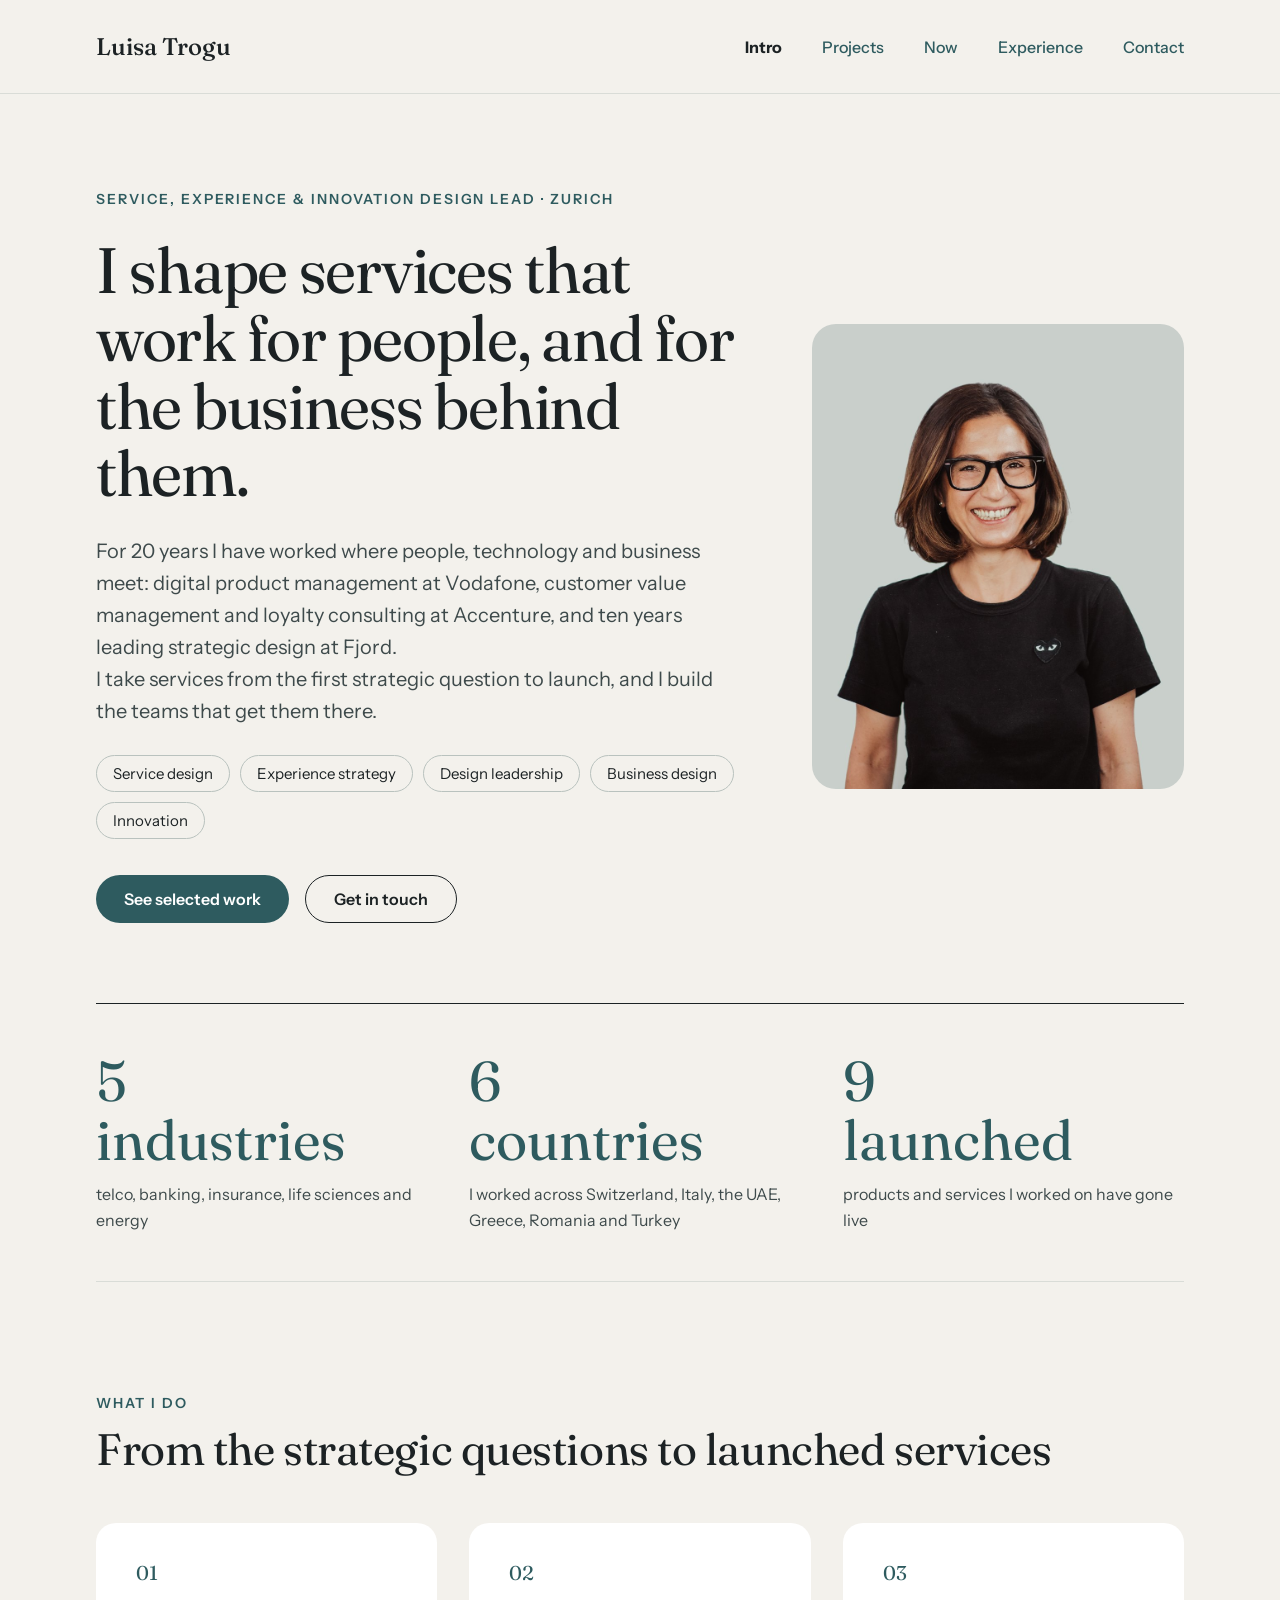
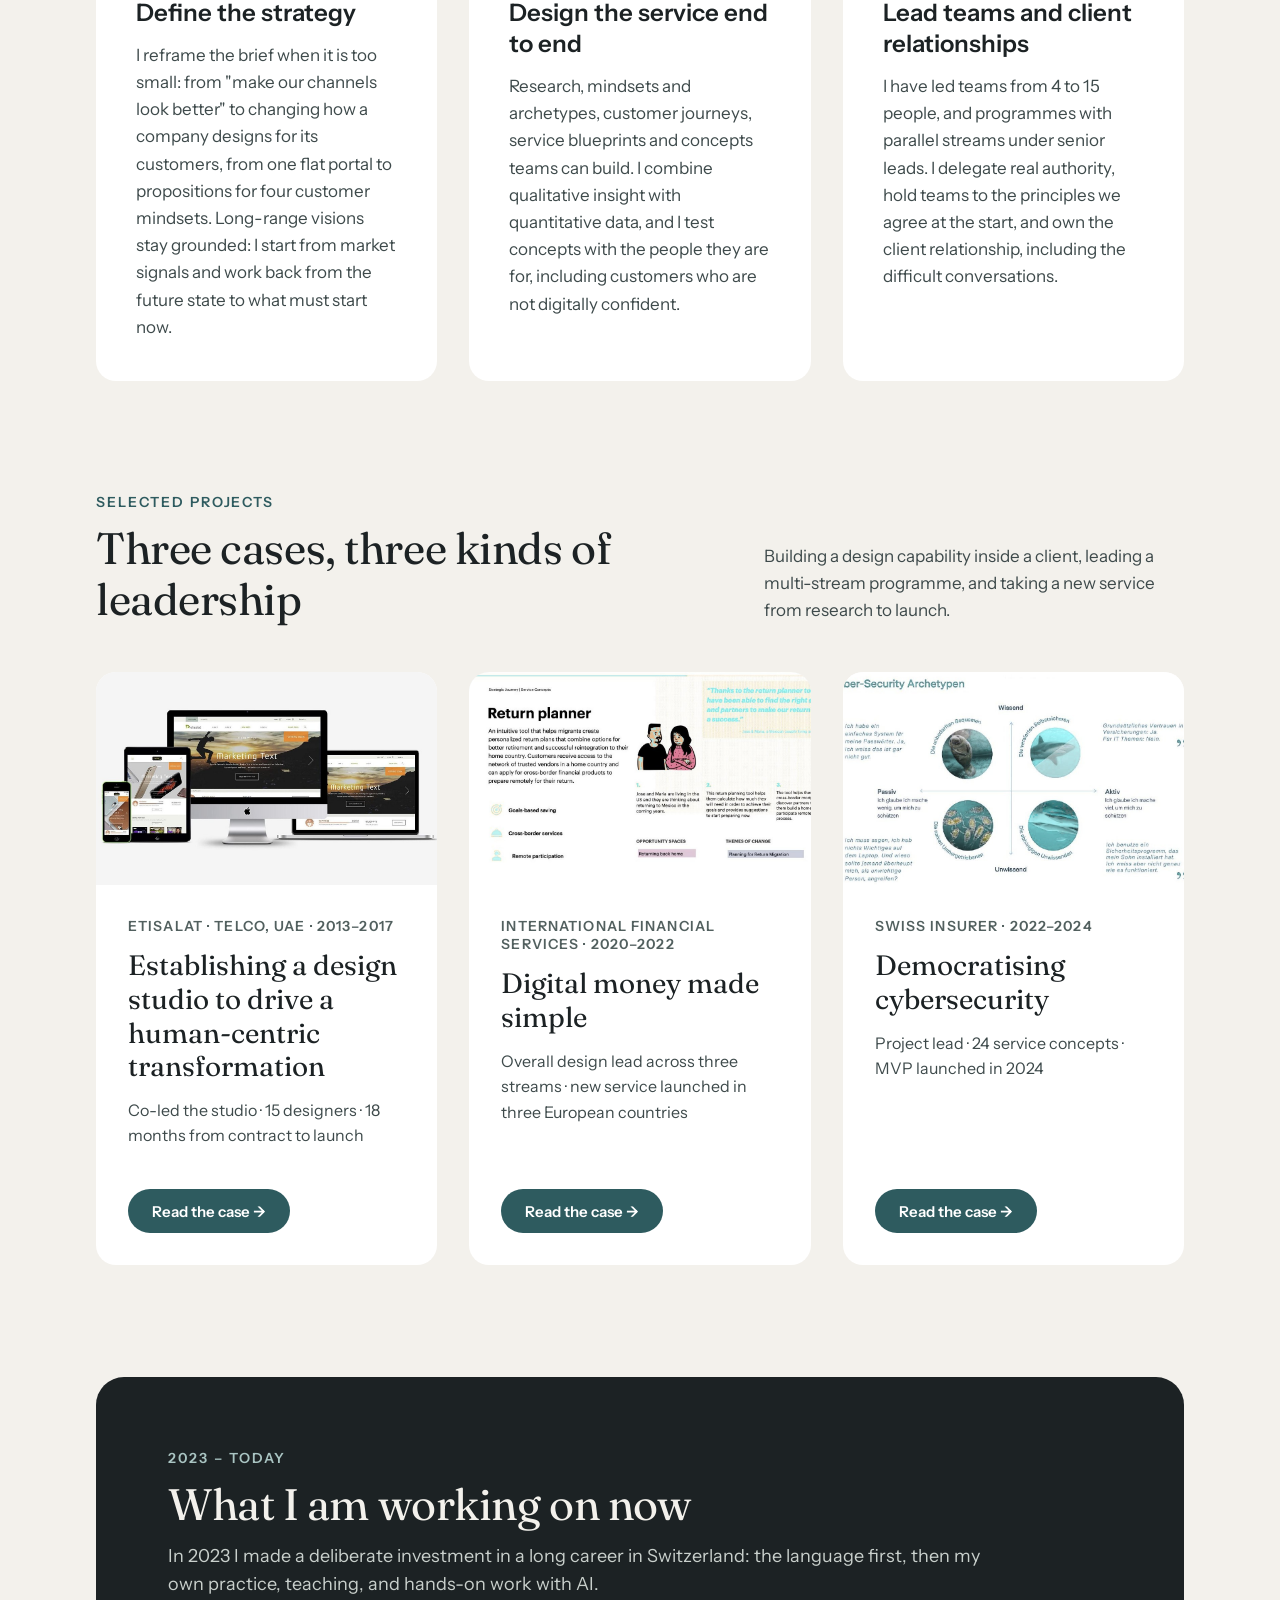
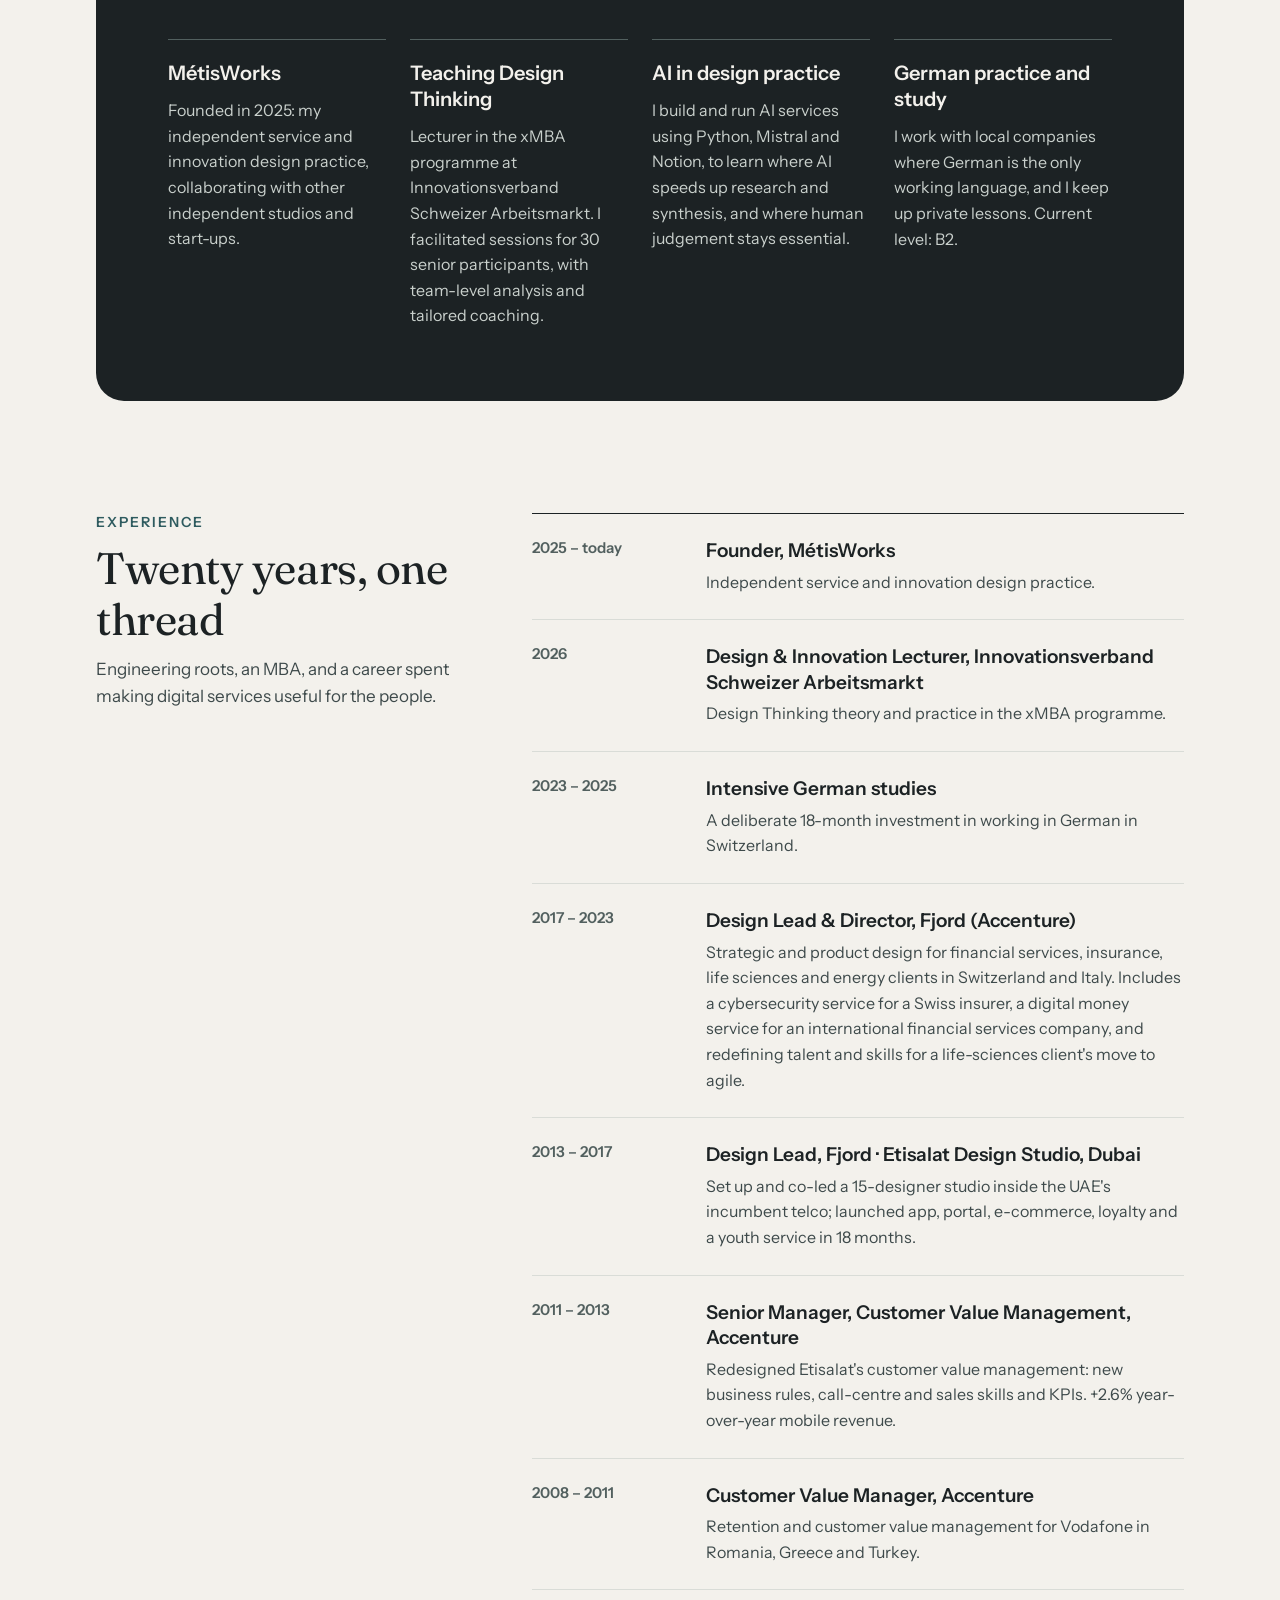
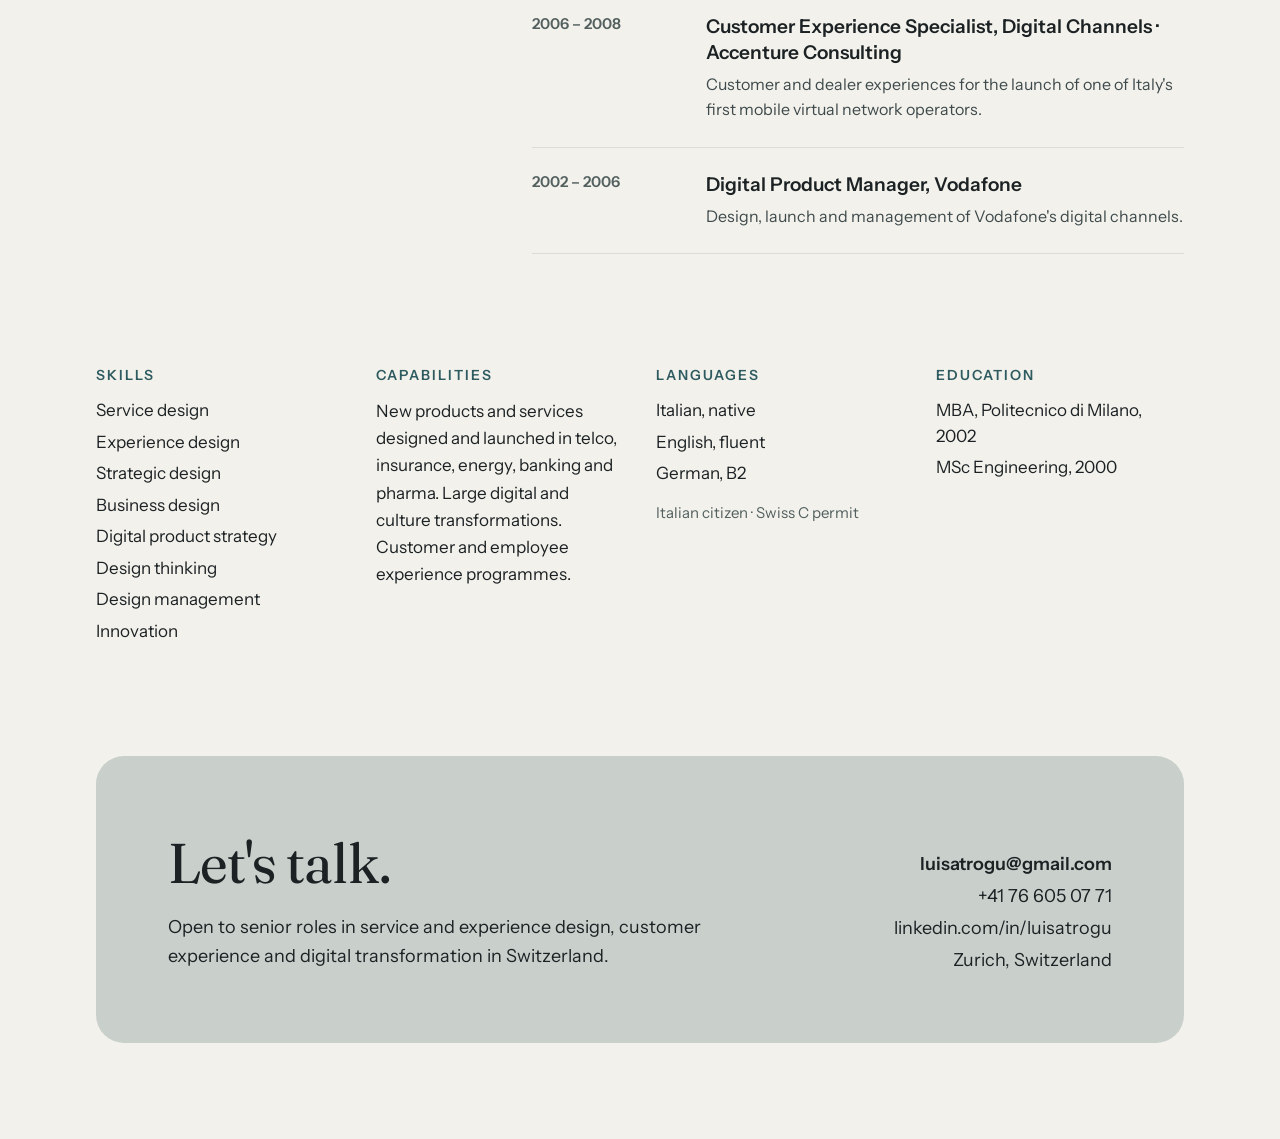
==== commit fc628e44: "Update index.html" ====
--- a/LuT-Portfolio/index.html
+++ b/LuT-Portfolio/index.html
@@ -61,7 +61,7 @@
 </head>
 <body>
 <div class="page" id="home"><div class="frame" style="max-width: 1440px; margin: 0px auto; min-height: 100vh; box-sizing: border-box; background: #F3F1EC; display: flex; flex-direction: column; align-items: stretch;">
-<header style="display: flex; flex-direction: row; justify-content: space-between; align-items: center; padding: 32px 96px; border-bottom: 1px solid #D9DCD7;"><div style="font-family: 'Fraunces', Georgia, serif; font-size: 24px; font-weight: 500;">Luisa Trogu</div><button type="button" class="menu-toggle" aria-expanded="false" aria-label="Menu" style="display:none;align-items:center;gap:8px;min-height:36px;padding:0 14px;border-radius:999px;border:1px solid #1C2224;background:transparent;color:#1C2224;font:600 15px inherit;cursor:pointer;">Menu</button><nav aria-label="Main" style="display: flex; flex-direction: row; gap: 40px; font-size: 16px; font-weight: 500;"><a href="#intro">Intro</a><a href="#projects">Projects</a><a href="#now">Now</a><a href="#experience">Experience</a><a href="#contact">Contact</a></nav></header><section id="intro" style="display: flex; flex-direction: column; gap: 0px; padding: 96px 96px 80px; "><div style="display: flex; flex-direction: row; gap: 64px; align-items: center; "><div style="display: flex; flex-direction: column; gap: 28px; flex: 7 1 0px; min-width: 0px; justify-content: center;"><div style="font-size: 14px; font-weight: 600; letter-spacing: 0.14em; color: #2E5B5F;">SERVICE, EXPERIENCE &amp; INNOVATION DESIGN LEAD · ZURICH</div><h1 style="margin: 0px; font-family: 'Fraunces', Georgia, serif; font-weight: 400; font-size: 64px; line-height: 1.06; letter-spacing: -0.02em;">I shape services that work for people, and for the business behind them.</h1><div style="display: flex; flex-direction: column; gap: 0px; "><p style="margin: 0px; font-size: 20px; line-height: 1.6; color: #3E4A4B; ">For 20 years I have worked where people, technology and business meet: digital product management at Vodafone, customer value management and loyalty consulting at Accenture, and ten years leading strategic design at Fjord.</p><p style="margin: 0px; font-size: 20px; line-height: 1.6; color: #3E4A4B; ">I take services from the first strategic question to launch, and I build the teams that get them there.</p></div><div style="display: flex; flex-direction: row; gap: 10px; align-items: stretch; flex-wrap: wrap;"><span style="display: inline-flex; padding: 8px 16px; border: 1px solid #B9C2BE; border-radius: 999px; font-size: 15px;">Service design</span><span style="display: inline-flex; padding: 8px 16px; border: 1px solid #B9C2BE; border-radius: 999px; font-size: 15px;">Experience strategy</span><span style="display: inline-flex; padding: 8px 16px; border: 1px solid #B9C2BE; border-radius: 999px; font-size: 15px;">Design leadership</span><span style="display: inline-flex; padding: 8px 16px; border: 1px solid #B9C2BE; border-radius: 999px; font-size: 15px;">Business design</span><span style="display: inline-flex; padding: 8px 16px; border: 1px solid #B9C2BE; border-radius: 999px; font-size: 15px;">Innovation</span></div><div style="display: flex; flex-direction: row; gap: 16px; align-items: center; padding-top: 8px;"><a href="#projects" style="display: inline-flex; align-items: center; min-height: 48px; padding: 0px 28px; border-radius: 999px; font-size: 16px; font-weight: 600; background: #2E5B5F; color: #FFFFFF;">See selected work</a><a href="mailto:luisatrogu@gmail.com" style="display: inline-flex; align-items: center; min-height: 48px; padding: 0px 28px; border-radius: 999px; font-size: 16px; font-weight: 600; border: 1px solid #1C2224; color: #1C2224;">Get in touch</a></div></div><div style="display: flex; flex-direction: column; gap: 0px; flex: 4 1 0px; min-width: 0px; "><img src="assets/portrait.jpg" alt="Portrait of Luisa Trogu" style="display: block; width: 100%; height: auto; aspect-ratio: 4 / 5; object-fit: cover; object-position: center; background: #C9D0CC; border-radius: 24px;"></div></div></section><section style="display: flex; flex-direction: column; gap: 0px; padding: 0px 96px; "><div style="display: flex; flex-direction: row; gap: 32px; align-items: stretch; padding: 48px 0px; border-top: 1px solid #1C2224; border-bottom: 1px solid #D9DCD7;"><div style="display: flex; flex-direction: column; gap: 12px; flex: 1 1 0px; min-width: 0px; "><div style="display: flex; flex-direction: column; gap: 0px; "><div style="font-family: 'Fraunces', Georgia, serif; font-size: 56px; line-height: 1.05; color: #2E5B5F;">5</div><div style="font-family: 'Fraunces', Georgia, serif; font-size: 56px; line-height: 1.05; color: #2E5B5F;">industries</div></div><p style="margin: 0px; font-size: 16px; line-height: 1.6; color: #3E4A4B; ">telco, banking, insurance, life sciences and energy</p></div><div style="display: flex; flex-direction: column; gap: 12px; flex: 1 1 0px; min-width: 0px; "><div style="display: flex; flex-direction: column; gap: 0px; "><div style="font-family: 'Fraunces', Georgia, serif; font-size: 56px; line-height: 1.05; color: #2E5B5F;">6</div><div style="font-family: 'Fraunces', Georgia, serif; font-size: 56px; line-height: 1.05; color: #2E5B5F;">countries</div></div><p style="margin: 0px; font-size: 16px; line-height: 1.6; color: #3E4A4B; ">I worked across Switzerland, Italy, the UAE, Greece, Romania and Turkey</p></div><div style="display: flex; flex-direction: column; gap: 12px; flex: 1 1 0px; min-width: 0px; "><div style="display: flex; flex-direction: column; gap: 0px; "><div style="font-family: 'Fraunces', Georgia, serif; font-size: 56px; line-height: 1.05; color: #2E5B5F;">5+</div><div style="font-family: 'Fraunces', Georgia, serif; font-size: 56px; line-height: 1.05; color: #2E5B5F;">launched</div></div><p style="margin: 0px; font-size: 16px; line-height: 1.6; color: #3E4A4B; ">products and services I worked on have gone live</p></div></div></section><section style="display: flex; flex-direction: column; gap: 48px; padding: 112px 96px 0px; "><div style="display: flex; flex-direction: column; gap: 12px; "><div style="font-size: 14px; font-weight: 600; letter-spacing: 0.14em; color: #2E5B5F;">WHAT I DO</div><h2 style="margin: 0px; font-family: 'Fraunces', Georgia, serif; font-weight: 400; font-size: 44px; line-height: 1.15; letter-spacing: -0.01em; color: #1C2224;">From the strategic questions to launched services</h2></div><div style="display: flex; flex-direction: row; gap: 32px; align-items: stretch; "><div style="display: flex; flex-direction: column; gap: 14px; flex: 1 1 0px; min-width: 0px; background: #FFFFFF; border-radius: 20px; padding: 40px; box-sizing: border-box;"><div style="font-family: 'Fraunces', Georgia, serif; font-size: 20px; line-height: 1; color: #2E5B5F;">01</div><h3 style="margin: 0px; font-size: 24px; font-weight: 600; line-height: 1.3; color: #1C2224;">Define the strategy</h3><p style="margin: 0px; font-size: 17px; line-height: 1.6; color: #3E4A4B; ">I reframe the brief when it is too small: from &quot;make our channels look better&quot; to changing how a company designs for its customers, from one flat portal to propositions for four customer mindsets. Long-range visions stay grounded: I start from market signals and work back from the future state to what must start now.</p></div><div style="display: flex; flex-direction: column; gap: 14px; flex: 1 1 0px; min-width: 0px; background: #FFFFFF; border-radius: 20px; padding: 40px; box-sizing: border-box;"><div style="font-family: 'Fraunces', Georgia, serif; font-size: 20px; line-height: 1; color: #2E5B5F;">02</div><h3 style="margin: 0px; font-size: 24px; font-weight: 600; line-height: 1.3; color: #1C2224;">Design the service end to end</h3><p style="margin: 0px; font-size: 17px; line-height: 1.6; color: #3E4A4B; ">Research, mindsets and archetypes, customer journeys, service blueprints and concepts teams can build. I combine qualitative insight with quantitative data, and I test concepts with the people they are for, including customers who are not digitally confident.</p></div><div style="display: flex; flex-direction: column; gap: 14px; flex: 1 1 0px; min-width: 0px; background: #FFFFFF; border-radius: 20px; padding: 40px; box-sizing: border-box;"><div style="font-family: 'Fraunces', Georgia, serif; font-size: 20px; line-height: 1; color: #2E5B5F;">03</div><h3 style="margin: 0px; font-size: 24px; font-weight: 600; line-height: 1.3; color: #1C2224;">Lead teams and client relationships</h3><p style="margin: 0px; font-size: 17px; line-height: 1.6; color: #3E4A4B; ">I have led teams from 4 to 15 people, and programmes with parallel streams under senior leads. I delegate real authority, hold teams to the principles we agree at the start, and own the client relationship, including the difficult conversations.</p></div></div></section><section id="projects" style="display: flex; flex-direction: column; gap: 48px; padding: 112px 96px 0px; "><div style="display: flex; flex-direction: row; gap: 32px; align-items: flex-end; "><div style="display: flex; flex-direction: column; gap: 12px; flex: 1 1 0px; min-width: 0px;"><div style="font-size: 14px; font-weight: 600; letter-spacing: 0.14em; color: #2E5B5F;">SELECTED PROJECTS</div><h2 style="margin: 0px; font-family: 'Fraunces', Georgia, serif; font-weight: 400; font-size: 44px; line-height: 1.15; letter-spacing: -0.01em; color: #1C2224;">Three cases, three kinds of leadership</h2></div><p style="margin: 0px; font-size: 17px; line-height: 1.6; color: #3E4A4B; flex: 0 1 420px;">Building a design capability inside a client, leading a multi-stream programme, and taking a new service from research to launch.</p></div><div style="display: flex; flex-direction: row; gap: 32px; align-items: stretch; "><a href="#etisalat" style="display: flex; flex-direction: column; flex: 1 1 0px; min-width: 0px; background: #FFFFFF; border-radius: 20px; overflow: hidden; color: #1C2224; text-decoration: none;"><img src="assets/eti-loyalty.jpg" alt="Loyalty programme concept across devices" style="display: block; width: 100%; height: auto; aspect-ratio: 16 / 10; object-fit: cover; object-position: center; background: #E9ECE9; border-radius: 0px;"><div style="display: flex; flex-direction: column; gap: 14px; padding: 32px; flex: 1 1 auto;"><div style="font-size: 14px; font-weight: 600; letter-spacing: 0.08em; color: #52605F;">ETISALAT · TELCO, UAE · 2013–2017</div><div style="font-family: 'Fraunces', Georgia, serif; font-size: 28px; line-height: 1.2;">Establishing a design studio to drive a human-centric transformation</div><p style="margin: 0px; font-size: 16px; line-height: 1.6; color: #3E4A4B; ">Co-led the studio · 15 designers · 18 months from contract to launch</p><div style="flex-grow: 1; min-height: 12px;"></div><span style="display: inline-flex; align-self: flex-start; align-items: center; min-height: 44px; padding: 0px 24px; border-radius: 999px; background: #2E5B5F; color: #FFFFFF; font-size: 15px; font-weight: 600;">Read the case →</span></div></a><a href="#digital-money" style="display: flex; flex-direction: column; flex: 1 1 0px; min-width: 0px; background: #FFFFFF; border-radius: 20px; overflow: hidden; color: #1C2224; text-decoration: none;"><img src="assets/dm-return.jpg" alt="Return planner opportunity concept" style="display: block; width: 100%; height: auto; aspect-ratio: 16 / 10; object-fit: cover; object-position: left top; background: #E9ECE9; border-radius: 0px;"><div style="display: flex; flex-direction: column; gap: 14px; padding: 32px; flex: 1 1 auto;"><div style="font-size: 14px; font-weight: 600; letter-spacing: 0.08em; color: #52605F;">INTERNATIONAL FINANCIAL SERVICES · 2020–2022</div><div style="font-family: 'Fraunces', Georgia, serif; font-size: 28px; line-height: 1.2;">Digital money made simple</div><p style="margin: 0px; font-size: 16px; line-height: 1.6; color: #3E4A4B; ">Overall design lead across three streams · new service launched in three European countries</p><div style="flex-grow: 1; min-height: 12px;"></div><span style="display: inline-flex; align-self: flex-start; align-items: center; min-height: 44px; padding: 0px 24px; border-radius: 999px; background: #2E5B5F; color: #FFFFFF; font-size: 15px; font-weight: 600;">Read the case →</span></div></a><a href="#cybersecurity" style="display: flex; flex-direction: column; flex: 1 1 0px; min-width: 0px; background: #FFFFFF; border-radius: 20px; overflow: hidden; color: #1C2224; text-decoration: none;"><img src="assets/cy-archetypes.jpg" alt="Cyber-security customer mindsets" style="display: block; width: 100%; height: auto; aspect-ratio: 16 / 10; object-fit: cover; object-position: center; background: #E9ECE9; border-radius: 0px;"><div style="display: flex; flex-direction: column; gap: 14px; padding: 32px; flex: 1 1 auto;"><div style="font-size: 14px; font-weight: 600; letter-spacing: 0.08em; color: #52605F;">SWISS INSURER · 2022–2024</div><div style="font-family: 'Fraunces', Georgia, serif; font-size: 28px; line-height: 1.2;">Democratising cybersecurity</div><p style="margin: 0px; font-size: 16px; line-height: 1.6; color: #3E4A4B; ">Project lead · 24 service concepts · MVP launched in 2024</p><div style="flex-grow: 1; min-height: 12px;"></div><span style="display: inline-flex; align-self: flex-start; align-items: center; min-height: 44px; padding: 0px 24px; border-radius: 999px; background: #2E5B5F; color: #FFFFFF; font-size: 15px; font-weight: 600;">Read the case →</span></div></a></div></section><div style="display: flex; flex-direction: column; padding: 112px 96px 0px;"><section id="now" style="display: flex; flex-direction: column; gap: 40px; padding: 72px; background: #1C2224; border-radius: 28px;"><div style="display: flex; flex-direction: column; gap: 12px; "><div style="font-size: 14px; font-weight: 600; letter-spacing: 0.14em; color: #A9C4C2;">2023 – TODAY</div><h2 style="margin: 0px; font-family: 'Fraunces', Georgia, serif; font-weight: 400; font-size: 44px; line-height: 1.15; letter-spacing: -0.01em; color: #F3F1EC;">What I am working on now</h2><p style="margin: 0px; font-size: 18px; line-height: 1.6; color: #C9D0CC; max-width: 820px;">In 2023 I made a deliberate investment in a long career in Switzerland: the language first, then my own practice, teaching, and hands-on work with AI.</p></div><div style="display: flex; flex-direction: row; gap: 24px; align-items: stretch; "><div style="display: flex; flex-direction: column; gap: 12px; flex: 1 1 0px; min-width: 0px; padding-top: 20px; border-top: 1px solid #52605F;"><h3 style="margin: 0px; font-size: 20px; font-weight: 600; line-height: 1.3; color: #F3F1EC;">MétisWorks</h3><p style="margin: 0px; font-size: 16px; line-height: 1.6; color: #C9D0CC; ">Founded in 2025: my independent service and innovation design practice, collaborating with other independent studios and start-ups.</p></div><div style="display: flex; flex-direction: column; gap: 12px; flex: 1 1 0px; min-width: 0px; padding-top: 20px; border-top: 1px solid #52605F;"><h3 style="margin: 0px; font-size: 20px; font-weight: 600; line-height: 1.3; color: #F3F1EC;">Teaching Design Thinking</h3><p style="margin: 0px; font-size: 16px; line-height: 1.6; color: #C9D0CC; ">Lecturer in the xMBA programme at Innovationsverband Schweizer Arbeitsmarkt. I facilitated sessions for 30 senior participants, with team-level analysis and tailored coaching.</p></div><div style="display: flex; flex-direction: column; gap: 12px; flex: 1 1 0px; min-width: 0px; padding-top: 20px; border-top: 1px solid #52605F;"><h3 style="margin: 0px; font-size: 20px; font-weight: 600; line-height: 1.3; color: #F3F1EC;">AI in design practice</h3><p style="margin: 0px; font-size: 16px; line-height: 1.6; color: #C9D0CC; ">I build and run AI services using Python, Mistral and Notion, to learn where AI speeds up research and synthesis, and where human judgement stays essential.</p></div><div style="display: flex; flex-direction: column; gap: 12px; flex: 1 1 0px; min-width: 0px; padding-top: 20px; border-top: 1px solid #52605F;"><h3 style="margin: 0px; font-size: 20px; font-weight: 600; line-height: 1.3; color: #F3F1EC;">German practice and study</h3><p style="margin: 0px; font-size: 16px; line-height: 1.6; color: #C9D0CC; ">I work with local companies where German is the only working language, and I keep up private lessons. Current level: B2.</p></div></div></section></div><section id="experience" style="display: flex; flex-direction: column; gap: 0px; padding: 112px 96px 0px; "><div style="display: flex; flex-direction: row; gap: 64px; align-items: flex-start; "><div style="display: flex; flex-direction: column; gap: 12px; flex: 4 1 0px; min-width: 0px; "><div style="font-size: 14px; font-weight: 600; letter-spacing: 0.14em; color: #2E5B5F;">EXPERIENCE</div><h2 style="margin: 0px; font-family: 'Fraunces', Georgia, serif; font-weight: 400; font-size: 44px; line-height: 1.15; letter-spacing: -0.01em; color: #1C2224;">Twenty years, one thread</h2><p style="margin: 0px; font-size: 17px; line-height: 1.6; color: #3E4A4B; ">Engineering roots, an MBA, and a career spent making digital services useful for the people.</p></div><div style="display: flex; flex-direction: column; gap: 0px; flex: 7 1 0px; min-width: 0px; "><div style="display: flex; flex-direction: column; gap: 0px; "><div style="display: flex; flex-direction: row; gap: 24px; align-items: flex-start; padding: 24px 0px; border-top: 1px solid #1C2224;"><div style="flex: 0 0 150px; font-size: 15px; font-weight: 600; color: #52605F;">2025 – today</div><div style="display: flex; flex-direction: column; gap: 6px; flex: 1 1 0px; min-width: 0px; "><div style="font-size: 19px; font-weight: 600; line-height: 1.35;">Founder, MétisWorks</div><p style="margin: 0px; font-size: 16px; line-height: 1.6; color: #3E4A4B; ">Independent service and innovation design practice.</p></div></div><div style="display: flex; flex-direction: row; gap: 24px; align-items: flex-start; padding: 24px 0px; border-top: 1px solid #D9DCD7;"><div style="flex: 0 0 150px; font-size: 15px; font-weight: 600; color: #52605F;">2026</div><div style="display: flex; flex-direction: column; gap: 6px; flex: 1 1 0px; min-width: 0px; "><div style="font-size: 19px; font-weight: 600; line-height: 1.35;">Design &amp; Innovation Lecturer, Innovationsverband Schweizer Arbeitsmarkt</div><p style="margin: 0px; font-size: 16px; line-height: 1.6; color: #3E4A4B; ">Design Thinking theory and practice in the xMBA programme.</p></div></div><div style="display: flex; flex-direction: row; gap: 24px; align-items: flex-start; padding: 24px 0px; border-top: 1px solid #D9DCD7;"><div style="flex: 0 0 150px; font-size: 15px; font-weight: 600; color: #52605F;">2023 – 2025</div><div style="display: flex; flex-direction: column; gap: 6px; flex: 1 1 0px; min-width: 0px; "><div style="font-size: 19px; font-weight: 600; line-height: 1.35;">Intensive German studies</div><p style="margin: 0px; font-size: 16px; line-height: 1.6; color: #3E4A4B; ">A deliberate 18-month investment in working in German in Switzerland.</p></div></div><div style="display: flex; flex-direction: row; gap: 24px; align-items: flex-start; padding: 24px 0px; border-top: 1px solid #D9DCD7;"><div style="flex: 0 0 150px; font-size: 15px; font-weight: 600; color: #52605F;">2017 – 2023</div><div style="display: flex; flex-direction: column; gap: 6px; flex: 1 1 0px; min-width: 0px; "><div style="font-size: 19px; font-weight: 600; line-height: 1.35;">Design Lead &amp; Director, Fjord (Accenture)</div><p style="margin: 0px; font-size: 16px; line-height: 1.6; color: #3E4A4B; ">Strategic and product design for financial services, insurance, life sciences and energy clients in Switzerland and Italy. Includes a cybersecurity service for a Swiss insurer, a digital money service for an international financial services company, and redefining talent and skills for a life-sciences client&#x27;s move to agile.</p></div></div><div style="display: flex; flex-direction: row; gap: 24px; align-items: flex-start; padding: 24px 0px; border-top: 1px solid #D9DCD7;"><div style="flex: 0 0 150px; font-size: 15px; font-weight: 600; color: #52605F;">2013 – 2017</div><div style="display: flex; flex-direction: column; gap: 6px; flex: 1 1 0px; min-width: 0px; "><div style="font-size: 19px; font-weight: 600; line-height: 1.35;">Design Lead, Fjord · Etisalat Design Studio, Dubai</div><p style="margin: 0px; font-size: 16px; line-height: 1.6; color: #3E4A4B; ">Set up and co-led a 15-designer studio inside the UAE&#x27;s incumbent telco; launched app, portal, e-commerce, loyalty and a youth service in 18 months.</p></div></div><div style="display: flex; flex-direction: row; gap: 24px; align-items: flex-start; padding: 24px 0px; border-top: 1px solid #D9DCD7;"><div style="flex: 0 0 150px; font-size: 15px; font-weight: 600; color: #52605F;">2011 – 2013</div><div style="display: flex; flex-direction: column; gap: 6px; flex: 1 1 0px; min-width: 0px; "><div style="font-size: 19px; font-weight: 600; line-height: 1.35;">Senior Manager, Customer Value Management, Accenture</div><p style="margin: 0px; font-size: 16px; line-height: 1.6; color: #3E4A4B; ">Redesigned Etisalat&#x27;s customer value management: new business rules, call-centre and sales skills and KPIs. +2.6% year-over-year mobile revenue.</p></div></div><div style="display: flex; flex-direction: row; gap: 24px; align-items: flex-start; padding: 24px 0px; border-top: 1px solid #D9DCD7;"><div style="flex: 0 0 150px; font-size: 15px; font-weight: 600; color: #52605F;">2008 – 2011</div><div style="display: flex; flex-direction: column; gap: 6px; flex: 1 1 0px; min-width: 0px; "><div style="font-size: 19px; font-weight: 600; line-height: 1.35;">Customer Value Manager, Accenture</div><p style="margin: 0px; font-size: 16px; line-height: 1.6; color: #3E4A4B; ">Retention and customer value management for Vodafone in Romania, Greece and Turkey.</p></div></div><div style="display: flex; flex-direction: row; gap: 24px; align-items: flex-start; padding: 24px 0px; border-top: 1px solid #D9DCD7;"><div style="flex: 0 0 150px; font-size: 15px; font-weight: 600; color: #52605F;">2006 – 2008</div><div style="display: flex; flex-direction: column; gap: 6px; flex: 1 1 0px; min-width: 0px; "><div style="font-size: 19px; font-weight: 600; line-height: 1.35;">Customer Experience Specialist, Digital Channels · Accenture Consulting</div><p style="margin: 0px; font-size: 16px; line-height: 1.6; color: #3E4A4B; ">Customer and dealer experiences for the launch of one of Italy&#x27;s first mobile virtual network operators.</p></div></div><div style="display: flex; flex-direction: row; gap: 24px; align-items: flex-start; padding: 24px 0px; border-top: 1px solid #D9DCD7; border-bottom: 1px solid #D9DCD7;"><div style="flex: 0 0 150px; font-size: 15px; font-weight: 600; color: #52605F;">2002 – 2006</div><div style="display: flex; flex-direction: column; gap: 6px; flex: 1 1 0px; min-width: 0px; "><div style="font-size: 19px; font-weight: 600; line-height: 1.35;">Digital Product Manager, Vodafone</div><p style="margin: 0px; font-size: 16px; line-height: 1.6; color: #3E4A4B; ">Design, launch and management of Vodafone&#x27;s digital channels.</p></div></div></div></div></div></section><section style="display: flex; flex-direction: column; gap: 0px; padding: 112px 96px 0px; "><div style="display: flex; flex-direction: row; gap: 32px; align-items: flex-start; "><div style="display: flex; flex-direction: column; gap: 14px; flex: 1 1 0px; min-width: 0px; "><h3 style="margin: 0px; font-size: 14px; font-weight: 600; letter-spacing: 0.14em; color: #2E5B5F;">SKILLS</h3><div style="display: flex; flex-direction: column; gap: 6px; "><div style="font-size: 17px; line-height: 1.5;">Service design</div><div style="font-size: 17px; line-height: 1.5;">Experience design</div><div style="font-size: 17px; line-height: 1.5;">Strategic design</div><div style="font-size: 17px; line-height: 1.5;">Business design</div><div style="font-size: 17px; line-height: 1.5;">Digital product strategy</div><div style="font-size: 17px; line-height: 1.5;">Design thinking</div><div style="font-size: 17px; line-height: 1.5;">Design management</div><div style="font-size: 17px; line-height: 1.5;">Innovation</div></div></div><div style="display: flex; flex-direction: column; gap: 14px; flex: 1 1 0px; min-width: 0px; "><h3 style="margin: 0px; font-size: 14px; font-weight: 600; letter-spacing: 0.14em; color: #2E5B5F;">CAPABILITIES</h3><p style="margin: 0px; font-size: 17px; line-height: 1.6; color: #1C2224; ">New products and services designed and launched in telco, insurance, energy, banking and pharma. Large digital and culture transformations. Customer and employee experience programmes.</p></div><div style="display: flex; flex-direction: column; gap: 14px; flex: 1 1 0px; min-width: 0px; "><h3 style="margin: 0px; font-size: 14px; font-weight: 600; letter-spacing: 0.14em; color: #2E5B5F;">LANGUAGES</h3><div style="display: flex; flex-direction: column; gap: 6px; "><div style="font-size: 17px; line-height: 1.5;">Italian, native</div><div style="font-size: 17px; line-height: 1.5;">English, fluent</div><div style="font-size: 17px; line-height: 1.5;">German, B2</div></div><p style="margin: 0px; font-size: 15px; line-height: 1.6; color: #52605F; ">Italian citizen · Swiss C permit</p></div><div style="display: flex; flex-direction: column; gap: 14px; flex: 1 1 0px; min-width: 0px; "><h3 style="margin: 0px; font-size: 14px; font-weight: 600; letter-spacing: 0.14em; color: #2E5B5F;">EDUCATION</h3><div style="display: flex; flex-direction: column; gap: 6px; "><div style="font-size: 17px; line-height: 1.5;">MBA, Politecnico di Milano, 2002</div><div style="font-size: 17px; line-height: 1.5;">MSc Engineering, 2000</div></div></div></div></section><div style="display: flex; flex-direction: column; padding: 112px 96px 96px;"><footer id="contact" style="display: flex; flex-direction: row; gap: 48px; justify-content: space-between; align-items: flex-end; padding: 72px; background: #C9D0CC; border-radius: 28px;"><div style="display: flex; flex-direction: column; gap: 16px; flex: 1 1 0px; min-width: 0px;"><h2 style="margin: 0px; font-family: 'Fraunces', Georgia, serif; font-weight: 400; font-size: 56px; letter-spacing: -0.02em;">Let's talk.</h2><p style="margin: 0px; font-size: 18px; line-height: 1.6; color: #1C2224; max-width: 560px;">Open to senior roles in service and experience design, customer experience and digital transformation in Switzerland.</p></div><div style="display: flex; flex-direction: column; gap: 10px; align-items: flex-end; font-size: 18px; text-align: right;"><a href="mailto:luisatrogu@gmail.com" style="color: #1C2224; font-weight: 600;">luisatrogu@gmail.com</a><a href="tel:+41766050771" style="color: #1C2224;">+41 76 605 07 71</a><a href="https://www.linkedin.com/in/luisatrogu/" style="color: #1C2224;">linkedin.com/in/luisatrogu</a><span style="color: #1C2224;">Zurich, Switzerland</span></div></footer></div><div style="flex-grow: 1;"></div>
+<header style="display: flex; flex-direction: row; justify-content: space-between; align-items: center; padding: 32px 96px; border-bottom: 1px solid #D9DCD7;"><div style="font-family: 'Fraunces', Georgia, serif; font-size: 24px; font-weight: 500;">Luisa Trogu</div><button type="button" class="menu-toggle" aria-expanded="false" aria-label="Menu" style="display:none;align-items:center;gap:8px;min-height:36px;padding:0 14px;border-radius:999px;border:1px solid #1C2224;background:transparent;color:#1C2224;font:600 15px inherit;cursor:pointer;">Menu</button><nav aria-label="Main" style="display: flex; flex-direction: row; gap: 40px; font-size: 16px; font-weight: 500;"><a href="#intro">Intro</a><a href="#projects">Projects</a><a href="#now">Now</a><a href="#experience">Experience</a><a href="#contact">Contact</a></nav></header><section id="intro" style="display: flex; flex-direction: column; gap: 0px; padding: 96px 96px 80px; "><div style="display: flex; flex-direction: row; gap: 64px; align-items: center; "><div style="display: flex; flex-direction: column; gap: 28px; flex: 7 1 0px; min-width: 0px; justify-content: center;"><div style="font-size: 14px; font-weight: 600; letter-spacing: 0.14em; color: #2E5B5F;">SERVICE, EXPERIENCE &amp; INNOVATION DESIGN LEAD · ZURICH</div><h1 style="margin: 0px; font-family: 'Fraunces', Georgia, serif; font-weight: 400; font-size: 64px; line-height: 1.06; letter-spacing: -0.02em;">I shape services that work for people, and for the business behind them.</h1><div style="display: flex; flex-direction: column; gap: 0px; "><p style="margin: 0px; font-size: 20px; line-height: 1.6; color: #3E4A4B; ">For 20 years I have worked where people, technology and business meet: digital product management at Vodafone, customer value management and loyalty consulting at Accenture, and ten years leading strategic design at Fjord.</p><p style="margin: 0px; font-size: 20px; line-height: 1.6; color: #3E4A4B; ">I take services from the first strategic question to launch, and I build the teams that get them there.</p></div><div style="display: flex; flex-direction: row; gap: 10px; align-items: stretch; flex-wrap: wrap;"><span style="display: inline-flex; padding: 8px 16px; border: 1px solid #B9C2BE; border-radius: 999px; font-size: 15px;">Service design</span><span style="display: inline-flex; padding: 8px 16px; border: 1px solid #B9C2BE; border-radius: 999px; font-size: 15px;">Experience strategy</span><span style="display: inline-flex; padding: 8px 16px; border: 1px solid #B9C2BE; border-radius: 999px; font-size: 15px;">Design leadership</span><span style="display: inline-flex; padding: 8px 16px; border: 1px solid #B9C2BE; border-radius: 999px; font-size: 15px;">Business design</span><span style="display: inline-flex; padding: 8px 16px; border: 1px solid #B9C2BE; border-radius: 999px; font-size: 15px;">Innovation</span></div><div style="display: flex; flex-direction: row; gap: 16px; align-items: center; padding-top: 8px;"><a href="#projects" style="display: inline-flex; align-items: center; min-height: 48px; padding: 0px 28px; border-radius: 999px; font-size: 16px; font-weight: 600; background: #2E5B5F; color: #FFFFFF;">See selected work</a><a href="mailto:luisatrogu@gmail.com" style="display: inline-flex; align-items: center; min-height: 48px; padding: 0px 28px; border-radius: 999px; font-size: 16px; font-weight: 600; border: 1px solid #1C2224; color: #1C2224;">Get in touch</a></div></div><div style="display: flex; flex-direction: column; gap: 0px; flex: 4 1 0px; min-width: 0px; "><img src="assets/portrait.jpg" alt="Portrait of Luisa Trogu" style="display: block; width: 100%; height: auto; aspect-ratio: 4 / 5; object-fit: cover; object-position: center; background: #C9D0CC; border-radius: 24px;"></div></div></section><section style="display: flex; flex-direction: column; gap: 0px; padding: 0px 96px; "><div style="display: flex; flex-direction: row; gap: 32px; align-items: stretch; padding: 48px 0px; border-top: 1px solid #1C2224; border-bottom: 1px solid #D9DCD7;"><div style="display: flex; flex-direction: column; gap: 12px; flex: 1 1 0px; min-width: 0px; "><div style="display: flex; flex-direction: column; gap: 0px; "><div style="font-family: 'Fraunces', Georgia, serif; font-size: 56px; line-height: 1.05; color: #2E5B5F;">5</div><div style="font-family: 'Fraunces', Georgia, serif; font-size: 56px; line-height: 1.05; color: #2E5B5F;">industries</div></div><p style="margin: 0px; font-size: 16px; line-height: 1.6; color: #3E4A4B; ">telco, banking, insurance, life sciences and energy</p></div><div style="display: flex; flex-direction: column; gap: 12px; flex: 1 1 0px; min-width: 0px; "><div style="display: flex; flex-direction: column; gap: 0px; "><div style="font-family: 'Fraunces', Georgia, serif; font-size: 56px; line-height: 1.05; color: #2E5B5F;">6</div><div style="font-family: 'Fraunces', Georgia, serif; font-size: 56px; line-height: 1.05; color: #2E5B5F;">countries</div></div><p style="margin: 0px; font-size: 16px; line-height: 1.6; color: #3E4A4B; ">I worked across Switzerland, Italy, the UAE, Greece, Romania and Turkey</p></div><div style="display: flex; flex-direction: column; gap: 12px; flex: 1 1 0px; min-width: 0px; "><div style="display: flex; flex-direction: column; gap: 0px; "><div style="font-family: 'Fraunces', Georgia, serif; font-size: 56px; line-height: 1.05; color: #2E5B5F;">9</div><div style="font-family: 'Fraunces', Georgia, serif; font-size: 56px; line-height: 1.05; color: #2E5B5F;">launched</div></div><p style="margin: 0px; font-size: 16px; line-height: 1.6; color: #3E4A4B; ">products and services I worked on have gone live</p></div></div></section><section style="display: flex; flex-direction: column; gap: 48px; padding: 112px 96px 0px; "><div style="display: flex; flex-direction: column; gap: 12px; "><div style="font-size: 14px; font-weight: 600; letter-spacing: 0.14em; color: #2E5B5F;">WHAT I DO</div><h2 style="margin: 0px; font-family: 'Fraunces', Georgia, serif; font-weight: 400; font-size: 44px; line-height: 1.15; letter-spacing: -0.01em; color: #1C2224;">From the strategic questions to launched services</h2></div><div style="display: flex; flex-direction: row; gap: 32px; align-items: stretch; "><div style="display: flex; flex-direction: column; gap: 14px; flex: 1 1 0px; min-width: 0px; background: #FFFFFF; border-radius: 20px; padding: 40px; box-sizing: border-box;"><div style="font-family: 'Fraunces', Georgia, serif; font-size: 20px; line-height: 1; color: #2E5B5F;">01</div><h3 style="margin: 0px; font-size: 24px; font-weight: 600; line-height: 1.3; color: #1C2224;">Define the strategy</h3><p style="margin: 0px; font-size: 17px; line-height: 1.6; color: #3E4A4B; ">I reframe the brief when it is too small: from &quot;make our channels look better&quot; to changing how a company designs for its customers, from one flat portal to propositions for four customer mindsets. Long-range visions stay grounded: I start from market signals and work back from the future state to what must start now.</p></div><div style="display: flex; flex-direction: column; gap: 14px; flex: 1 1 0px; min-width: 0px; background: #FFFFFF; border-radius: 20px; padding: 40px; box-sizing: border-box;"><div style="font-family: 'Fraunces', Georgia, serif; font-size: 20px; line-height: 1; color: #2E5B5F;">02</div><h3 style="margin: 0px; font-size: 24px; font-weight: 600; line-height: 1.3; color: #1C2224;">Design the service end to end</h3><p style="margin: 0px; font-size: 17px; line-height: 1.6; color: #3E4A4B; ">Research, mindsets and archetypes, customer journeys, service blueprints and concepts teams can build. I combine qualitative insight with quantitative data, and I test concepts with the people they are for, including customers who are not digitally confident.</p></div><div style="display: flex; flex-direction: column; gap: 14px; flex: 1 1 0px; min-width: 0px; background: #FFFFFF; border-radius: 20px; padding: 40px; box-sizing: border-box;"><div style="font-family: 'Fraunces', Georgia, serif; font-size: 20px; line-height: 1; color: #2E5B5F;">03</div><h3 style="margin: 0px; font-size: 24px; font-weight: 600; line-height: 1.3; color: #1C2224;">Lead teams and client relationships</h3><p style="margin: 0px; font-size: 17px; line-height: 1.6; color: #3E4A4B; ">I have led teams from 4 to 15 people, and programmes with parallel streams under senior leads. I delegate real authority, hold teams to the principles we agree at the start, and own the client relationship, including the difficult conversations.</p></div></div></section><section id="projects" style="display: flex; flex-direction: column; gap: 48px; padding: 112px 96px 0px; "><div style="display: flex; flex-direction: row; gap: 32px; align-items: flex-end; "><div style="display: flex; flex-direction: column; gap: 12px; flex: 1 1 0px; min-width: 0px;"><div style="font-size: 14px; font-weight: 600; letter-spacing: 0.14em; color: #2E5B5F;">SELECTED PROJECTS</div><h2 style="margin: 0px; font-family: 'Fraunces', Georgia, serif; font-weight: 400; font-size: 44px; line-height: 1.15; letter-spacing: -0.01em; color: #1C2224;">Three cases, three kinds of leadership</h2></div><p style="margin: 0px; font-size: 17px; line-height: 1.6; color: #3E4A4B; flex: 0 1 420px;">Building a design capability inside a client, leading a multi-stream programme, and taking a new service from research to launch.</p></div><div style="display: flex; flex-direction: row; gap: 32px; align-items: stretch; "><a href="#etisalat" style="display: flex; flex-direction: column; flex: 1 1 0px; min-width: 0px; background: #FFFFFF; border-radius: 20px; overflow: hidden; color: #1C2224; text-decoration: none;"><img src="assets/eti-loyalty.jpg" alt="Loyalty programme concept across devices" style="display: block; width: 100%; height: auto; aspect-ratio: 16 / 10; object-fit: cover; object-position: center; background: #E9ECE9; border-radius: 0px;"><div style="display: flex; flex-direction: column; gap: 14px; padding: 32px; flex: 1 1 auto;"><div style="font-size: 14px; font-weight: 600; letter-spacing: 0.08em; color: #52605F;">ETISALAT · TELCO, UAE · 2013–2017</div><div style="font-family: 'Fraunces', Georgia, serif; font-size: 28px; line-height: 1.2;">Establishing a design studio to drive a human-centric transformation</div><p style="margin: 0px; font-size: 16px; line-height: 1.6; color: #3E4A4B; ">Co-led the studio · 15 designers · 18 months from contract to launch</p><div style="flex-grow: 1; min-height: 12px;"></div><span style="display: inline-flex; align-self: flex-start; align-items: center; min-height: 44px; padding: 0px 24px; border-radius: 999px; background: #2E5B5F; color: #FFFFFF; font-size: 15px; font-weight: 600;">Read the case →</span></div></a><a href="#digital-money" style="display: flex; flex-direction: column; flex: 1 1 0px; min-width: 0px; background: #FFFFFF; border-radius: 20px; overflow: hidden; color: #1C2224; text-decoration: none;"><img src="assets/dm-return.jpg" alt="Return planner opportunity concept" style="display: block; width: 100%; height: auto; aspect-ratio: 16 / 10; object-fit: cover; object-position: left top; background: #E9ECE9; border-radius: 0px;"><div style="display: flex; flex-direction: column; gap: 14px; padding: 32px; flex: 1 1 auto;"><div style="font-size: 14px; font-weight: 600; letter-spacing: 0.08em; color: #52605F;">INTERNATIONAL FINANCIAL SERVICES · 2020–2022</div><div style="font-family: 'Fraunces', Georgia, serif; font-size: 28px; line-height: 1.2;">Digital money made simple</div><p style="margin: 0px; font-size: 16px; line-height: 1.6; color: #3E4A4B; ">Overall design lead across three streams · new service launched in three European countries</p><div style="flex-grow: 1; min-height: 12px;"></div><span style="display: inline-flex; align-self: flex-start; align-items: center; min-height: 44px; padding: 0px 24px; border-radius: 999px; background: #2E5B5F; color: #FFFFFF; font-size: 15px; font-weight: 600;">Read the case →</span></div></a><a href="#cybersecurity" style="display: flex; flex-direction: column; flex: 1 1 0px; min-width: 0px; background: #FFFFFF; border-radius: 20px; overflow: hidden; color: #1C2224; text-decoration: none;"><img src="assets/cy-archetypes.jpg" alt="Cyber-security customer mindsets" style="display: block; width: 100%; height: auto; aspect-ratio: 16 / 10; object-fit: cover; object-position: center; background: #E9ECE9; border-radius: 0px;"><div style="display: flex; flex-direction: column; gap: 14px; padding: 32px; flex: 1 1 auto;"><div style="font-size: 14px; font-weight: 600; letter-spacing: 0.08em; color: #52605F;">SWISS INSURER · 2022–2024</div><div style="font-family: 'Fraunces', Georgia, serif; font-size: 28px; line-height: 1.2;">Democratising cybersecurity</div><p style="margin: 0px; font-size: 16px; line-height: 1.6; color: #3E4A4B; ">Project lead · 24 service concepts · MVP launched in 2024</p><div style="flex-grow: 1; min-height: 12px;"></div><span style="display: inline-flex; align-self: flex-start; align-items: center; min-height: 44px; padding: 0px 24px; border-radius: 999px; background: #2E5B5F; color: #FFFFFF; font-size: 15px; font-weight: 600;">Read the case →</span></div></a></div></section><div style="display: flex; flex-direction: column; padding: 112px 96px 0px;"><section id="now" style="display: flex; flex-direction: column; gap: 40px; padding: 72px; background: #1C2224; border-radius: 28px;"><div style="display: flex; flex-direction: column; gap: 12px; "><div style="font-size: 14px; font-weight: 600; letter-spacing: 0.14em; color: #A9C4C2;">2023 – TODAY</div><h2 style="margin: 0px; font-family: 'Fraunces', Georgia, serif; font-weight: 400; font-size: 44px; line-height: 1.15; letter-spacing: -0.01em; color: #F3F1EC;">What I am working on now</h2><p style="margin: 0px; font-size: 18px; line-height: 1.6; color: #C9D0CC; max-width: 820px;">In 2023 I made a deliberate investment in a long career in Switzerland: the language first, then my own practice, teaching, and hands-on work with AI.</p></div><div style="display: flex; flex-direction: row; gap: 24px; align-items: stretch; "><div style="display: flex; flex-direction: column; gap: 12px; flex: 1 1 0px; min-width: 0px; padding-top: 20px; border-top: 1px solid #52605F;"><h3 style="margin: 0px; font-size: 20px; font-weight: 600; line-height: 1.3; color: #F3F1EC;">MétisWorks</h3><p style="margin: 0px; font-size: 16px; line-height: 1.6; color: #C9D0CC; ">Founded in 2025: my independent service and innovation design practice, collaborating with other independent studios and start-ups.</p></div><div style="display: flex; flex-direction: column; gap: 12px; flex: 1 1 0px; min-width: 0px; padding-top: 20px; border-top: 1px solid #52605F;"><h3 style="margin: 0px; font-size: 20px; font-weight: 600; line-height: 1.3; color: #F3F1EC;">Teaching Design Thinking</h3><p style="margin: 0px; font-size: 16px; line-height: 1.6; color: #C9D0CC; ">Lecturer in the xMBA programme at Innovationsverband Schweizer Arbeitsmarkt. I facilitated sessions for 30 senior participants, with team-level analysis and tailored coaching.</p></div><div style="display: flex; flex-direction: column; gap: 12px; flex: 1 1 0px; min-width: 0px; padding-top: 20px; border-top: 1px solid #52605F;"><h3 style="margin: 0px; font-size: 20px; font-weight: 600; line-height: 1.3; color: #F3F1EC;">AI in design practice</h3><p style="margin: 0px; font-size: 16px; line-height: 1.6; color: #C9D0CC; ">I build and run AI services using Python, Mistral and Notion, to learn where AI speeds up research and synthesis, and where human judgement stays essential.</p></div><div style="display: flex; flex-direction: column; gap: 12px; flex: 1 1 0px; min-width: 0px; padding-top: 20px; border-top: 1px solid #52605F;"><h3 style="margin: 0px; font-size: 20px; font-weight: 600; line-height: 1.3; color: #F3F1EC;">German practice and study</h3><p style="margin: 0px; font-size: 16px; line-height: 1.6; color: #C9D0CC; ">I work with local companies where German is the only working language, and I keep up private lessons. Current level: B2.</p></div></div></section></div><section id="experience" style="display: flex; flex-direction: column; gap: 0px; padding: 112px 96px 0px; "><div style="display: flex; flex-direction: row; gap: 64px; align-items: flex-start; "><div style="display: flex; flex-direction: column; gap: 12px; flex: 4 1 0px; min-width: 0px; "><div style="font-size: 14px; font-weight: 600; letter-spacing: 0.14em; color: #2E5B5F;">EXPERIENCE</div><h2 style="margin: 0px; font-family: 'Fraunces', Georgia, serif; font-weight: 400; font-size: 44px; line-height: 1.15; letter-spacing: -0.01em; color: #1C2224;">Twenty years, one thread</h2><p style="margin: 0px; font-size: 17px; line-height: 1.6; color: #3E4A4B; ">Engineering roots, an MBA, and a career spent making digital services useful for the people.</p></div><div style="display: flex; flex-direction: column; gap: 0px; flex: 7 1 0px; min-width: 0px; "><div style="display: flex; flex-direction: column; gap: 0px; "><div style="display: flex; flex-direction: row; gap: 24px; align-items: flex-start; padding: 24px 0px; border-top: 1px solid #1C2224;"><div style="flex: 0 0 150px; font-size: 15px; font-weight: 600; color: #52605F;">2025 – today</div><div style="display: flex; flex-direction: column; gap: 6px; flex: 1 1 0px; min-width: 0px; "><div style="font-size: 19px; font-weight: 600; line-height: 1.35;">Founder, MétisWorks</div><p style="margin: 0px; font-size: 16px; line-height: 1.6; color: #3E4A4B; ">Independent service and innovation design practice.</p></div></div><div style="display: flex; flex-direction: row; gap: 24px; align-items: flex-start; padding: 24px 0px; border-top: 1px solid #D9DCD7;"><div style="flex: 0 0 150px; font-size: 15px; font-weight: 600; color: #52605F;">2026</div><div style="display: flex; flex-direction: column; gap: 6px; flex: 1 1 0px; min-width: 0px; "><div style="font-size: 19px; font-weight: 600; line-height: 1.35;">Design &amp; Innovation Lecturer, Innovationsverband Schweizer Arbeitsmarkt</div><p style="margin: 0px; font-size: 16px; line-height: 1.6; color: #3E4A4B; ">Design Thinking theory and practice in the xMBA programme.</p></div></div><div style="display: flex; flex-direction: row; gap: 24px; align-items: flex-start; padding: 24px 0px; border-top: 1px solid #D9DCD7;"><div style="flex: 0 0 150px; font-size: 15px; font-weight: 600; color: #52605F;">2023 – 2025</div><div style="display: flex; flex-direction: column; gap: 6px; flex: 1 1 0px; min-width: 0px; "><div style="font-size: 19px; font-weight: 600; line-height: 1.35;">Intensive German studies</div><p style="margin: 0px; font-size: 16px; line-height: 1.6; color: #3E4A4B; ">A deliberate 18-month investment in working in German in Switzerland.</p></div></div><div style="display: flex; flex-direction: row; gap: 24px; align-items: flex-start; padding: 24px 0px; border-top: 1px solid #D9DCD7;"><div style="flex: 0 0 150px; font-size: 15px; font-weight: 600; color: #52605F;">2017 – 2023</div><div style="display: flex; flex-direction: column; gap: 6px; flex: 1 1 0px; min-width: 0px; "><div style="font-size: 19px; font-weight: 600; line-height: 1.35;">Design Lead &amp; Director, Fjord (Accenture)</div><p style="margin: 0px; font-size: 16px; line-height: 1.6; color: #3E4A4B; ">Strategic and product design for financial services, insurance, life sciences and energy clients in Switzerland and Italy. Includes a cybersecurity service for a Swiss insurer, a digital money service for an international financial services company, and redefining talent and skills for a life-sciences client&#x27;s move to agile.</p></div></div><div style="display: flex; flex-direction: row; gap: 24px; align-items: flex-start; padding: 24px 0px; border-top: 1px solid #D9DCD7;"><div style="flex: 0 0 150px; font-size: 15px; font-weight: 600; color: #52605F;">2013 – 2017</div><div style="display: flex; flex-direction: column; gap: 6px; flex: 1 1 0px; min-width: 0px; "><div style="font-size: 19px; font-weight: 600; line-height: 1.35;">Design Lead, Fjord · Etisalat Design Studio, Dubai</div><p style="margin: 0px; font-size: 16px; line-height: 1.6; color: #3E4A4B; ">Set up and co-led a 15-designer studio inside the UAE&#x27;s incumbent telco; launched app, portal, e-commerce, loyalty and a youth service in 18 months.</p></div></div><div style="display: flex; flex-direction: row; gap: 24px; align-items: flex-start; padding: 24px 0px; border-top: 1px solid #D9DCD7;"><div style="flex: 0 0 150px; font-size: 15px; font-weight: 600; color: #52605F;">2011 – 2013</div><div style="display: flex; flex-direction: column; gap: 6px; flex: 1 1 0px; min-width: 0px; "><div style="font-size: 19px; font-weight: 600; line-height: 1.35;">Senior Manager, Customer Value Management, Accenture</div><p style="margin: 0px; font-size: 16px; line-height: 1.6; color: #3E4A4B; ">Redesigned Etisalat&#x27;s customer value management: new business rules, call-centre and sales skills and KPIs. +2.6% year-over-year mobile revenue.</p></div></div><div style="display: flex; flex-direction: row; gap: 24px; align-items: flex-start; padding: 24px 0px; border-top: 1px solid #D9DCD7;"><div style="flex: 0 0 150px; font-size: 15px; font-weight: 600; color: #52605F;">2008 – 2011</div><div style="display: flex; flex-direction: column; gap: 6px; flex: 1 1 0px; min-width: 0px; "><div style="font-size: 19px; font-weight: 600; line-height: 1.35;">Customer Value Manager, Accenture</div><p style="margin: 0px; font-size: 16px; line-height: 1.6; color: #3E4A4B; ">Retention and customer value management for Vodafone in Romania, Greece and Turkey.</p></div></div><div style="display: flex; flex-direction: row; gap: 24px; align-items: flex-start; padding: 24px 0px; border-top: 1px solid #D9DCD7;"><div style="flex: 0 0 150px; font-size: 15px; font-weight: 600; color: #52605F;">2006 – 2008</div><div style="display: flex; flex-direction: column; gap: 6px; flex: 1 1 0px; min-width: 0px; "><div style="font-size: 19px; font-weight: 600; line-height: 1.35;">Customer Experience Specialist, Digital Channels · Accenture Consulting</div><p style="margin: 0px; font-size: 16px; line-height: 1.6; color: #3E4A4B; ">Customer and dealer experiences for the launch of one of Italy&#x27;s first mobile virtual network operators.</p></div></div><div style="display: flex; flex-direction: row; gap: 24px; align-items: flex-start; padding: 24px 0px; border-top: 1px solid #D9DCD7; border-bottom: 1px solid #D9DCD7;"><div style="flex: 0 0 150px; font-size: 15px; font-weight: 600; color: #52605F;">2002 – 2006</div><div style="display: flex; flex-direction: column; gap: 6px; flex: 1 1 0px; min-width: 0px; "><div style="font-size: 19px; font-weight: 600; line-height: 1.35;">Digital Product Manager, Vodafone</div><p style="margin: 0px; font-size: 16px; line-height: 1.6; color: #3E4A4B; ">Design, launch and management of Vodafone&#x27;s digital channels.</p></div></div></div></div></div></section><section style="display: flex; flex-direction: column; gap: 0px; padding: 112px 96px 0px; "><div style="display: flex; flex-direction: row; gap: 32px; align-items: flex-start; "><div style="display: flex; flex-direction: column; gap: 14px; flex: 1 1 0px; min-width: 0px; "><h3 style="margin: 0px; font-size: 14px; font-weight: 600; letter-spacing: 0.14em; color: #2E5B5F;">SKILLS</h3><div style="display: flex; flex-direction: column; gap: 6px; "><div style="font-size: 17px; line-height: 1.5;">Service design</div><div style="font-size: 17px; line-height: 1.5;">Experience design</div><div style="font-size: 17px; line-height: 1.5;">Strategic design</div><div style="font-size: 17px; line-height: 1.5;">Business design</div><div style="font-size: 17px; line-height: 1.5;">Digital product strategy</div><div style="font-size: 17px; line-height: 1.5;">Design thinking</div><div style="font-size: 17px; line-height: 1.5;">Design management</div><div style="font-size: 17px; line-height: 1.5;">Innovation</div></div></div><div style="display: flex; flex-direction: column; gap: 14px; flex: 1 1 0px; min-width: 0px; "><h3 style="margin: 0px; font-size: 14px; font-weight: 600; letter-spacing: 0.14em; color: #2E5B5F;">CAPABILITIES</h3><p style="margin: 0px; font-size: 17px; line-height: 1.6; color: #1C2224; ">New products and services designed and launched in telco, insurance, energy, banking and pharma. Large digital and culture transformations. Customer and employee experience programmes.</p></div><div style="display: flex; flex-direction: column; gap: 14px; flex: 1 1 0px; min-width: 0px; "><h3 style="margin: 0px; font-size: 14px; font-weight: 600; letter-spacing: 0.14em; color: #2E5B5F;">LANGUAGES</h3><div style="display: flex; flex-direction: column; gap: 6px; "><div style="font-size: 17px; line-height: 1.5;">Italian, native</div><div style="font-size: 17px; line-height: 1.5;">English, fluent</div><div style="font-size: 17px; line-height: 1.5;">German, B2</div></div><p style="margin: 0px; font-size: 15px; line-height: 1.6; color: #52605F; ">Italian citizen · Swiss C permit</p></div><div style="display: flex; flex-direction: column; gap: 14px; flex: 1 1 0px; min-width: 0px; "><h3 style="margin: 0px; font-size: 14px; font-weight: 600; letter-spacing: 0.14em; color: #2E5B5F;">EDUCATION</h3><div style="display: flex; flex-direction: column; gap: 6px; "><div style="font-size: 17px; line-height: 1.5;">MBA, Politecnico di Milano, 2002</div><div style="font-size: 17px; line-height: 1.5;">MSc Engineering, 2000</div></div></div></div></section><div style="display: flex; flex-direction: column; padding: 112px 96px 96px;"><footer id="contact" style="display: flex; flex-direction: row; gap: 48px; justify-content: space-between; align-items: flex-end; padding: 72px; background: #C9D0CC; border-radius: 28px;"><div style="display: flex; flex-direction: column; gap: 16px; flex: 1 1 0px; min-width: 0px;"><h2 style="margin: 0px; font-family: 'Fraunces', Georgia, serif; font-weight: 400; font-size: 56px; letter-spacing: -0.02em;">Let's talk.</h2><p style="margin: 0px; font-size: 18px; line-height: 1.6; color: #1C2224; max-width: 560px;">Open to senior roles in service and experience design, customer experience and digital transformation in Switzerland.</p></div><div style="display: flex; flex-direction: column; gap: 10px; align-items: flex-end; font-size: 18px; text-align: right;"><a href="mailto:luisatrogu@gmail.com" style="color: #1C2224; font-weight: 600;">luisatrogu@gmail.com</a><a href="tel:+41766050771" style="color: #1C2224;">+41 76 605 07 71</a><a href="https://www.linkedin.com/in/luisatrogu/" style="color: #1C2224;">linkedin.com/in/luisatrogu</a><span style="color: #1C2224;">Zurich, Switzerland</span></div></footer></div><div style="flex-grow: 1;"></div>
 </div></div>
 <div class="page" id="etisalat"><div class="frame" style="max-width: 1440px; margin: 0px auto; min-height: 100vh; box-sizing: border-box; background: #F3F1EC; display: flex; flex-direction: column; align-items: stretch;">
 <header style="display: flex; flex-direction: row; justify-content: space-between; align-items: center; padding: 32px 96px; border-bottom: 1px solid #D9DCD7;"><a href="#home" style="font-size: 16px; font-weight: 600;">← All work</a><div style="font-family: 'Fraunces', Georgia, serif; font-size: 24px; font-weight: 500;">Luisa Trogu</div></header><section style="display: flex; flex-direction: column; gap: 28px; padding: 96px 96px 64px; "><div style="font-size: 14px; font-weight: 600; letter-spacing: 0.14em; color: #2E5B5F;">CASE 01 · ETISALAT · INCUMBENT TELCO, UNITED ARAB EMIRATES</div><h1 style="margin: 0px; font-family: 'Fraunces', Georgia, serif; font-weight: 400; font-size: 64px; line-height: 1.06; letter-spacing: -0.02em; max-width: 1080px;">Establishing a design studio to drive a human-centric transformation</h1><p style="margin: 0px; font-size: 21px; line-height: 1.6; color: #3E4A4B; max-width: 900px;">The studio grew out of trust I had built with Etisalat. I used it to show the client what a design-led company could look like, and then to build one with them, co-leading the studio with my Etisalat counterpart.</p></section><section style="display: flex; flex-direction: column; gap: 0px; padding: 0px 96px; "><div style="display: flex; flex-direction: row; gap: 32px; align-items: stretch; padding: 32px 0px; border-top: 1px solid #1C2224; border-bottom: 1px solid #D9DCD7;"><div style="display: flex; flex-direction: column; gap: 8px; flex: 1 1 0px; min-width: 0px; "><div style="font-size: 13px; font-weight: 600; letter-spacing: 0.12em; color: #52605F;">TIMEFRAME</div><p style="margin: 0px; font-size: 18px; line-height: 1.6; color: #1C2224; ">2013 – 2017</p></div><div style="display: flex; flex-direction: column; gap: 8px; flex: 1 1 0px; min-width: 0px; "><div style="font-size: 13px; font-weight: 600; letter-spacing: 0.12em; color: #52605F;">MY ROLE</div><p style="margin: 0px; font-size: 18px; line-height: 1.6; color: #1C2224; ">Design Lead · studio co-lead · client relationship owner</p></div><div style="display: flex; flex-direction: column; gap: 8px; flex: 1 1 0px; min-width: 0px; "><div style="font-size: 13px; font-weight: 600; letter-spacing: 0.12em; color: #52605F;">KEY STAKEHOLDERS</div><p style="margin: 0px; font-size: 18px; line-height: 1.6; color: #1C2224; ">CMO and CIO</p></div><div style="display: flex; flex-direction: column; gap: 8px; flex: 1 1 0px; min-width: 0px; "><div style="font-size: 13px; font-weight: 600; letter-spacing: 0.12em; color: #52605F;">TEAM</div><p style="margin: 0px; font-size: 18px; line-height: 1.6; color: #1C2224; ">15 designers, mostly from Fjord, embedded in the client&#x27;s teams</p></div><div style="display: flex; flex-direction: column; gap: 8px; flex: 1 1 0px; min-width: 0px; "><div style="font-size: 13px; font-weight: 600; letter-spacing: 0.12em; color: #52605F;">OUTCOME</div><p style="margin: 0px; font-size: 18px; line-height: 1.6; color: #1C2224; ">App, portal, e-commerce, loyalty and a youth service launched in 18 months</p></div></div></section><section style="display: flex; flex-direction: column; gap: 40px; padding: 96px 96px 0px; "><div style="display: flex; flex-direction: column; gap: 12px; "><div style="font-size: 14px; font-weight: 600; letter-spacing: 0.14em; color: #2E5B5F;">HOW IT STARTED</div><h2 style="margin: 0px; font-family: 'Fraunces', Georgia, serif; font-weight: 400; font-size: 44px; line-height: 1.15; letter-spacing: -0.01em; color: #1C2224;">The studio didn&#x27;t start with a pitch. It started with trust.</h2></div><div style="display: flex; flex-direction: row; gap: 24px; align-items: flex-start; "><div style="display: flex; flex-direction: column; gap: 14px; flex: 1 1 0px; min-width: 0px; "><div style="display: flex; flex-direction: row; gap: 12px; align-items: center; "><div style="display: flex; align-items: center; justify-content: center; flex: 0 0 40px; height: 40px; border-radius: 999px; background: #2E5B5F; color: #FFFFFF; font-family: 'Fraunces', Georgia, serif; font-size: 18px;">1</div><div style="flex: 1 1 0px; height: 2px; background: #B9C2BE;"></div></div><h3 style="margin: 0px; font-size: 20px; font-weight: 600; line-height: 1.3; color: #1C2224;">Trust</h3><p style="margin: 0px; font-size: 16px; line-height: 1.6; color: #3E4A4B; ">At Accenture I led customer value management and loyalty programmes for Etisalat that delivered results, and became a trusted voice for the client.</p></div><div style="display: flex; flex-direction: column; gap: 14px; flex: 1 1 0px; min-width: 0px; "><div style="display: flex; flex-direction: row; gap: 12px; align-items: center; "><div style="display: flex; align-items: center; justify-content: center; flex: 0 0 40px; height: 40px; border-radius: 999px; background: #2E5B5F; color: #FFFFFF; font-family: 'Fraunces', Georgia, serif; font-size: 18px;">2</div><div style="flex: 1 1 0px; height: 2px; background: #B9C2BE;"></div></div><h3 style="margin: 0px; font-size: 20px; font-weight: 600; line-height: 1.3; color: #1C2224;">Diagnosis</h3><p style="margin: 0px; font-size: 16px; line-height: 1.6; color: #3E4A4B; ">With Fjord colleagues, I showed the client that its business was held back by being process-driven rather than human-led.</p></div><div style="display: flex; flex-direction: column; gap: 14px; flex: 1 1 0px; min-width: 0px; "><div style="display: flex; flex-direction: row; gap: 12px; align-items: center; "><div style="display: flex; align-items: center; justify-content: center; flex: 0 0 40px; height: 40px; border-radius: 999px; background: #2E5B5F; color: #FFFFFF; font-family: 'Fraunces', Georgia, serif; font-size: 18px;">3</div><div style="flex: 1 1 0px; height: 2px; background: #B9C2BE;"></div></div><h3 style="margin: 0px; font-size: 20px; font-weight: 600; line-height: 1.3; color: #1C2224;">Small projects</h3><p style="margin: 0px; font-size: 16px; line-height: 1.6; color: #3E4A4B; ">We proposed redesigning the app and web experience, on one condition: working on the whole customer experience, not only the aesthetics.</p></div><div style="display: flex; flex-direction: column; gap: 14px; flex: 1 1 0px; min-width: 0px; "><div style="display: flex; flex-direction: row; gap: 12px; align-items: center; "><div style="display: flex; align-items: center; justify-content: center; flex: 0 0 40px; height: 40px; border-radius: 999px; background: #2E5B5F; color: #FFFFFF; font-family: 'Fraunces', Georgia, serif; font-size: 18px;">4</div><div style="flex: 1 1 0px; height: 2px; background: #B9C2BE;"></div></div><h3 style="margin: 0px; font-size: 20px; font-weight: 600; line-height: 1.3; color: #1C2224;">Proof</h3><p style="margin: 0px; font-size: 16px; line-height: 1.6; color: #3E4A4B; ">Before launch, the CMO and CIO valued the new collaboration between marketing, design and IT. After the first releases: higher app ratings and fewer complaints.</p></div><div style="display: flex; flex-direction: column; gap: 14px; flex: 1 1 0px; min-width: 0px; "><div style="display: flex; flex-direction: row; gap: 12px; align-items: center; "><div style="display: flex; align-items: center; justify-content: center; flex: 0 0 40px; height: 40px; border-radius: 999px; background: #2E5B5F; color: #FFFFFF; font-family: 'Fraunces', Georgia, serif; font-size: 18px;">5</div></div><h3 style="margin: 0px; font-size: 20px; font-weight: 600; line-height: 1.3; color: #1C2224;">Decision</h3><p style="margin: 0px; font-size: 16px; line-height: 1.6; color: #3E4A4B; ">Together we set up a design team inside Etisalat, staffed mostly by Fjord designers to bring in the culture, not just the skills.</p></div></div></section><section style="display: flex; flex-direction: column; gap: 0px; padding: 96px 96px 0px; "><div style="display: flex; flex-direction: row; gap: 64px; align-items: stretch; "><div style="display: flex; flex-direction: column; gap: 16px; flex: 1 1 0px; min-width: 0px; "><h2 style="margin: 0px; font-family: 'Fraunces', Georgia, serif; font-weight: 400; font-size: 36px; line-height: 1.15; letter-spacing: -0.01em; color: #1C2224;">The challenge</h2><p style="margin: 0px; font-size: 18px; line-height: 1.6; color: #3E4A4B; ">Etisalat asked for a design partner to make its digital channels look better. The real limit was elsewhere: the business was process-driven, not human-led, so experiences were shaped around internal processes rather than around the people using them.</p></div><div style="display: flex; flex-direction: column; gap: 16px; flex: 1 1 0px; min-width: 0px; "><h2 style="margin: 0px; font-family: 'Fraunces', Georgia, serif; font-weight: 400; font-size: 36px; line-height: 1.15; letter-spacing: -0.01em; color: #1C2224;">The strategic shift</h2><p style="margin: 0px; font-size: 18px; line-height: 1.6; color: #3E4A4B; ">From &quot;beautify our channels&quot; to a design capability embedded in the company. I didn&#x27;t win that argument in a single pitch: I earned it pilot by pilot, with functional results rather than visual ones, until the client funded the deeper transformation.</p></div></div></section><section style="display: flex; flex-direction: column; gap: 40px; padding: 96px 96px 0px; "><h2 style="margin: 0px; font-family: 'Fraunces', Georgia, serif; font-weight: 400; font-size: 36px; line-height: 1.15; letter-spacing: -0.01em; color: #1C2224;">How I led</h2><div style="display: flex; flex-direction: row; gap: 24px; align-items: stretch; flex-wrap: wrap;"><div style="display: flex; flex-direction: column; gap: 14px; flex: 1 1 0px; min-width: 0px; flex: 1 1 360px; background: #FFFFFF; border-radius: 20px; padding: 32px; box-sizing: border-box;"><div style="font-family: 'Fraunces', Georgia, serif; font-size: 20px; line-height: 1; color: #2E5B5F;">01</div><h3 style="margin: 0px; font-size: 20px; font-weight: 600; line-height: 1.3; color: #1C2224;">Opened the door</h3><p style="margin: 0px; font-size: 16px; line-height: 1.6; color: #3E4A4B; ">Turned a trusted delivery relationship into a strategic mandate, and aligned marketing and IT behind one design-led direction.</p></div><div style="display: flex; flex-direction: column; gap: 14px; flex: 1 1 0px; min-width: 0px; flex: 1 1 360px; background: #FFFFFF; border-radius: 20px; padding: 32px; box-sizing: border-box;"><div style="font-family: 'Fraunces', Georgia, serif; font-size: 20px; line-height: 1; color: #2E5B5F;">02</div><h3 style="margin: 0px; font-size: 20px; font-weight: 600; line-height: 1.3; color: #1C2224;">Set the direction</h3><p style="margin: 0px; font-size: 16px; line-height: 1.6; color: #3E4A4B; ">Led the scoping team that defined the key objectives with the client and crafted the strategic roadmap for the transformation.</p></div><div style="display: flex; flex-direction: column; gap: 14px; flex: 1 1 0px; min-width: 0px; flex: 1 1 360px; background: #FFFFFF; border-radius: 20px; padding: 32px; box-sizing: border-box;"><div style="font-family: 'Fraunces', Georgia, serif; font-size: 20px; line-height: 1; color: #2E5B5F;">03</div><h3 style="margin: 0px; font-size: 20px; font-weight: 600; line-height: 1.3; color: #1C2224;">Built the team</h3><p style="margin: 0px; font-size: 16px; line-height: 1.6; color: #3E4A4B; ">Recruited and onboarded designers who became internal catalysts for innovation, integrated into the client&#x27;s own teams.</p></div><div style="display: flex; flex-direction: column; gap: 14px; flex: 1 1 0px; min-width: 0px; flex: 1 1 360px; background: #FFFFFF; border-radius: 20px; padding: 32px; box-sizing: border-box;"><div style="font-family: 'Fraunces', Georgia, serif; font-size: 20px; line-height: 1; color: #2E5B5F;">04</div><h3 style="margin: 0px; font-size: 20px; font-weight: 600; line-height: 1.3; color: #1C2224;">Delegated at scale</h3><p style="margin: 0px; font-size: 16px; line-height: 1.6; color: #3E4A4B; ">Ran several projects in parallel by giving senior leads real ownership of day-to-day delivery, with a shared coordination structure.</p></div><div style="display: flex; flex-direction: column; gap: 14px; flex: 1 1 0px; min-width: 0px; flex: 1 1 360px; background: #FFFFFF; border-radius: 20px; padding: 32px; box-sizing: border-box;"><div style="font-family: 'Fraunces', Georgia, serif; font-size: 20px; line-height: 1; color: #2E5B5F;">05</div><h3 style="margin: 0px; font-size: 20px; font-weight: 600; line-height: 1.3; color: #1C2224;">Protected quality</h3><p style="margin: 0px; font-size: 16px; line-height: 1.6; color: #3E4A4B; ">Held the team to the visual guidelines and interaction principles we agreed at the start, so the brand stayed consistent across every channel.</p></div></div></section><section style="display: flex; flex-direction: column; gap: 32px; padding: 96px 96px 0px; "><h2 style="margin: 0px; font-family: 'Fraunces', Georgia, serif; font-weight: 400; font-size: 36px; line-height: 1.15; letter-spacing: -0.01em; color: #1C2224;">The work</h2><div style="display: flex; flex-direction: row; gap: 24px; align-items: flex-start; "><figure style="margin: 0px; display: flex; flex-direction: column; gap: 12px; flex: 2 1 0px; min-width: 0px;"><img src="assets/eti-loyalty.jpg" alt="Loyalty programme concept shown on phone, tablet, desktop and laptop" style="display: block; width: 100%; height: auto; aspect-ratio: 1348 / 906; object-fit: contain; object-position: center; background: #FFFFFF; border-radius: 16px;"><figcaption style="font-size: 15px; line-height: 1.5; color: #52605F;">Concept design for the loyalty programme, across devices</figcaption></figure><figure style="margin: 0px; display: flex; flex-direction: column; gap: 12px; flex: 1 1 0px; min-width: 0px;"><img src="assets/eti-shops.jpg" alt="Interactive product wall in an Etisalat store" style="display: block; width: 100%; height: auto; aspect-ratio: 828 / 906; object-fit: cover; object-position: center; background: #FFFFFF; border-radius: 16px;"><figcaption style="font-size: 15px; line-height: 1.5; color: #52605F;">Extending the experience into physical stores</figcaption></figure></div><div style="display: flex; flex-direction: row; gap: 24px; align-items: flex-start; "><figure style="margin: 0px; display: flex; flex-direction: column; gap: 12px; flex: 2 1 0px; min-width: 0px;"><img src="assets/eti-portal.jpg" alt="Pages of the new web portal and e-commerce platform" style="display: block; width: 100%; height: auto; aspect-ratio: 1380 / 812; object-fit: contain; object-position: center; background: #FFFFFF; border-radius: 16px;"><figcaption style="font-size: 15px; line-height: 1.5; color: #52605F;">New portal and e-commerce design</figcaption></figure><figure style="margin: 0px; display: flex; flex-direction: column; gap: 12px; flex: 1 1 0px; min-width: 0px;"><img src="assets/eti-app.jpg" alt="Screens of the new customer app" style="display: block; width: 100%; height: auto; aspect-ratio: 828 / 812; object-fit: cover; object-position: center; background: #FFFFFF; border-radius: 16px;"><figcaption style="font-size: 15px; line-height: 1.5; color: #52605F;">New customer app</figcaption></figure></div></section><div style="display: flex; flex-direction: column; padding: 96px 96px 0px;"><section style="display: flex; flex-direction: row; gap: 40px; padding: 64px 72px; background: #1C2224; border-radius: 28px;"><div style="display: flex; flex-direction: column; gap: 12px; flex: 1 1 0px; min-width: 0px; "><div style="font-family: 'Fraunces', Georgia, serif; font-size: 48px; line-height: 1.05; color: #A9C4C2;">First releases</div><p style="margin: 0px; font-size: 17px; line-height: 1.6; color: #C9D0CC; ">higher app ratings and fewer customer complaints, the proof that led to the studio</p></div><div style="display: flex; flex-direction: column; gap: 12px; flex: 1 1 0px; min-width: 0px; "><div style="font-family: 'Fraunces', Georgia, serif; font-size: 48px; line-height: 1.05; color: #A9C4C2;">18 months</div><p style="margin: 0px; font-size: 17px; line-height: 1.6; color: #C9D0CC; ">from contract signature to launch of the new app, web portal, e-commerce platform and loyalty programme, plus new services for segments such as youth</p></div><div style="display: flex; flex-direction: column; gap: 12px; flex: 1 1 0px; min-width: 0px; "><div style="font-family: 'Fraunces', Georgia, serif; font-size: 48px; line-height: 1.05; color: #A9C4C2;">B2B</div><p style="margin: 0px; font-size: 17px; line-height: 1.6; color: #C9D0CC; ">our success with the consumer experience led Etisalat to extend the studio&#x27;s scope to the business domain</p></div><div style="display: flex; flex-direction: column; gap: 12px; flex: 1 1 0px; min-width: 0px; "><div style="font-family: 'Fraunces', Georgia, serif; font-size: 48px; line-height: 1.05; color: #A9C4C2;">2017</div><p style="margin: 0px; font-size: 17px; line-height: 1.6; color: #C9D0CC; ">Etisalat became the most recognisable brand in the Middle East, ahead of companies such as Emirates; the digital experience we built was part of that story</p></div></section></div><section style="display: flex; flex-direction: column; gap: 16px; padding: 96px 96px 0px; "><div style="font-size: 14px; font-weight: 600; letter-spacing: 0.14em; color: #2E5B5F;">WHAT I CAN DO</div><p style="margin: 0px; font-family: 'Fraunces', Georgia, serif; font-size: 30px; line-height: 1.4; max-width: 980px;">I can create the opportunity, not just deliver it: turn trust into a strategic mandate, build a design practice inside a large organisation, and lead it at scale.</p></section><nav aria-label="Case navigation" style="display: flex; flex-direction: row; justify-content: space-between; gap: 32px; margin: 96px 96px 96px; padding-top: 40px; border-top: 1px solid #1C2224;"><a href="#home" style="font-size: 18px; font-weight: 600;">← All work</a><a href="#digital-money" style="font-size: 18px; font-weight: 600;">Next: Digital money made simple →</a></nav><div style="flex-grow: 1;"></div>
